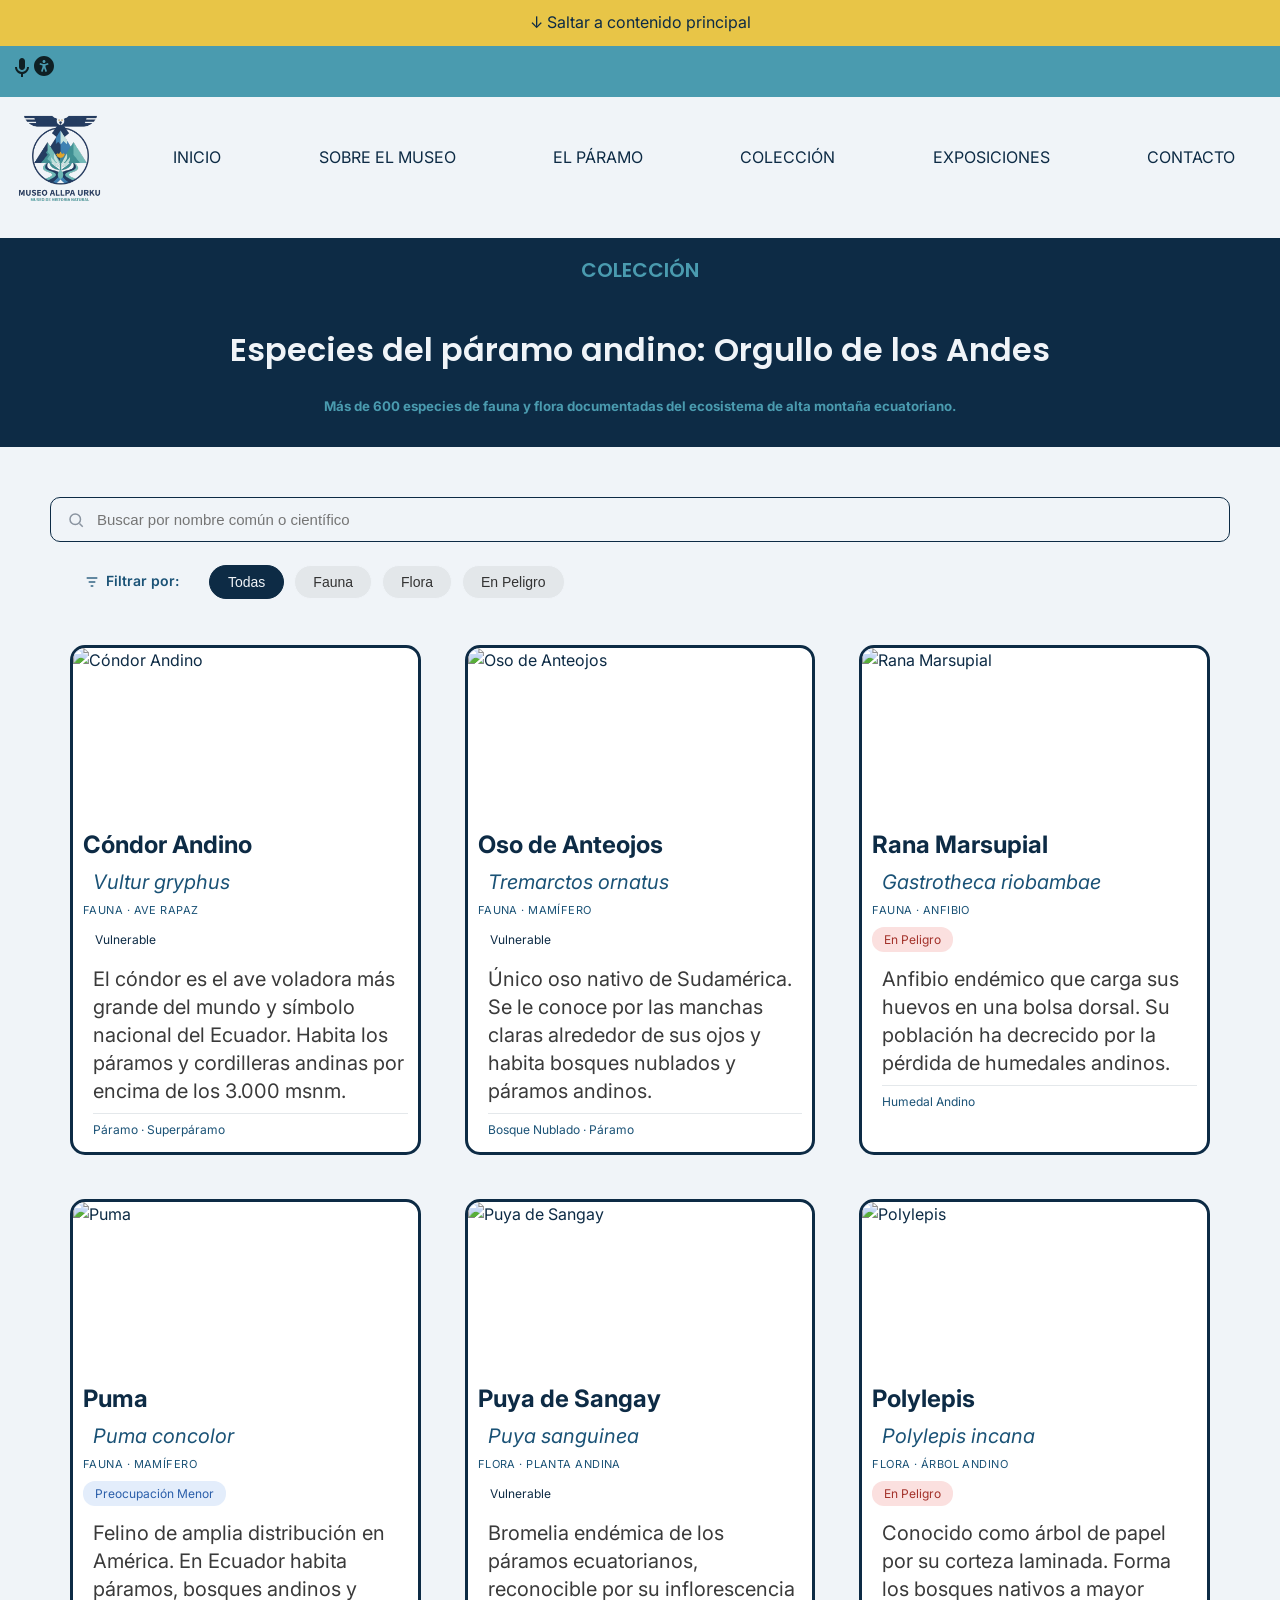
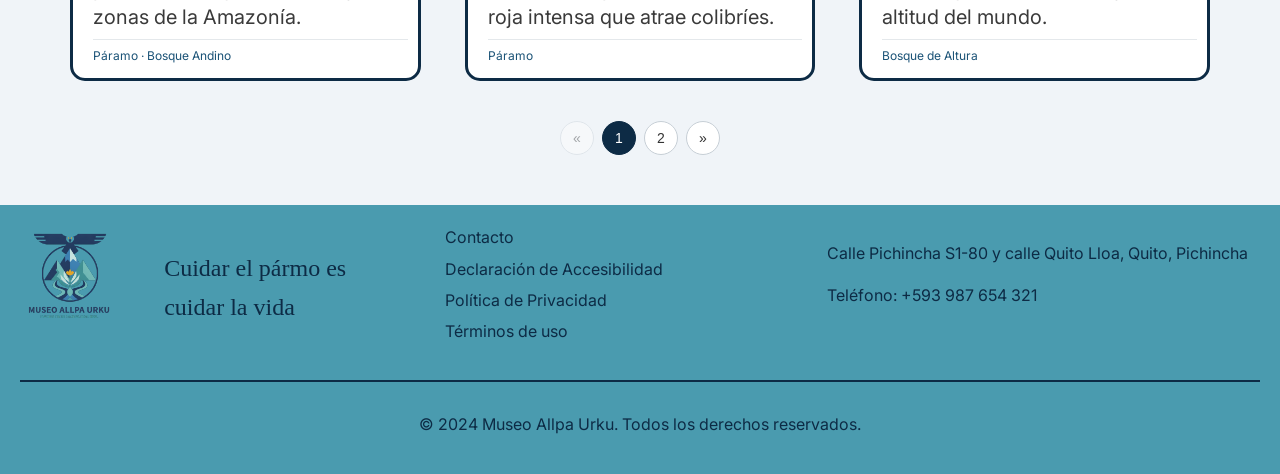
==== colecciones.html @ e0e75210 "Pagian coleccion completa" ====
<!DOCTYPE html>
<html lang="es">

<head>
    <meta charset="UTF-8">
    <meta name="viewport" content="width=device-width, initial-scale=1.0">
    <title>Colecciones | Museo Allpa Urku</title>

    <link rel="preconnect" href="https://fonts.googleapis.com">
    <link rel="preconnect" href="https://fonts.gstatic.com" crossorigin>
    <link href="https://fonts.googleapis.com/css2?family=Inter:wght@400;600&family=Poppins:wght@600;700&display=swap"
        rel="stylesheet">

    <link rel="stylesheet" href="css/estilos.css">
</head>

<body>
    <header>
        <section class="skip-link">
            <a href="#main"> ↓ Saltar a contenido principal</a>
        </section>
        <section class="header-icons">
            <a href=""><img src="/recursos/icons/microphone.svg" alt="Icono de microfono"></a>
            <a href=""><img src="/recursos/icons/icon_accesibilidad.svg" alt="Icono de accesibilidad"></a>
            <!-- Aquí especificar idioma -->
        </section>

    </header>

    <nav class="nav-menu">
        <img src="/recursos/logo-museo.svg" alt="Logo del Museo Allpa Urku" class="logo">
        <a href="index.html">Inicio</a>
        <a href="nosotros.html">Sobre el museo</a>
        <a href="paramo.html">El Páramo</a>
        <a href="colecciones.html">Colección</a>
        <a href="exposiciones.html">Exposiciones</a>
        <a href="contacto.html">Contacto</a>
    </nav>


    <main>
        <section class="contenedor-inicial">
            <h4>COLECCIÓN</h4>
            <h2>Especies del páramo andino:
                Orgullo de los Andes</h2>
            <h5>Más de 600 especies de fauna y flora documentadas del ecosistema de alta montaña ecuatoriano.</h5>

        </section>

        <section class="contenedor-coleccion">

            <section class="buscador">
                <svg width="18" height="18" viewBox="0 0 24 24" fill="none" stroke="currentColor" stroke-width="2">
                    <circle cx="11" cy="11" r="7"></circle>
                    <line x1="21" y1="21" x2="16.65" y2="16.65"></line>
                </svg>
                <input id="campoBusqueda" type="text" placeholder="Buscar por nombre común o científico">
            </section>

            <section class="filtros">
                <span class="etiqueta">
                    <svg width="16" height="16" viewBox="0 0 24 24" fill="none" stroke="currentColor" stroke-width="2">
                        <line x1="4" y1="6" x2="20" y2="6"></line>
                        <line x1="7" y1="12" x2="17" y2="12"></line>
                        <line x1="10" y1="18" x2="14" y2="18"></line>
                    </svg>
                    Filtrar por:
                </span>
                <button class="filtro-btn activo" data-filtro="todas">Todas</button>
                <button class="filtro-btn" data-filtro="fauna">Fauna</button>
                <button class="filtro-btn" data-filtro="flora">Flora</button>
                <button class="filtro-btn" data-filtro="peligro">En Peligro</button>
            </section>

            <section class="coleccion-cards" id="contenedorCards"></section>

            <section class="paginacion" id="contenedorPaginacion"></section>

        </section>
    </main>



    <footer class="footer">

        <section class="footer-cont">
            <img src="/recursos/logo-museo.svg" alt="Logo del Museo Allpa Urku" class="logo-footer">
            <p class="eslogan">Cuidar el pármo es cuidar la vida</p>

            <section class="footer-links">
                <a href="contacto.html">Contacto</a>
                <a href="####">Declaración de Accesibilidad</a>
                <a href="####">Política de Privacidad</a>
                <a href="####">Términos de uso</a>
            </section>
            <section class="footer-direccion">
                <p>

                    Calle Pichincha S1-80 y calle Quito Lloa, Quito, Pichincha
                </p>
                <p>
                    Teléfono: +593 987 654 321
                </p>

            </section>
        </section>
        <hr>
        <p>© 2024 Museo Allpa Urku. Todos los derechos reservados.</p>
    </footer>

    <script>
        // ---- Datos de especies (JSON) ----
        const especies = [
            {
                nombreComun: "Cóndor Andino",
                nombreCientifico: "Vultur gryphus",
                grupo: "fauna",
                categoria: "FAUNA · AVE RAPAZ",
                estado: "Vulnerable",
                claseEstado: "vulnerable",
                descripcion: "El cóndor es el ave voladora más grande del mundo y símbolo nacional del Ecuador. Habita los páramos y cordilleras andinas por encima de los 3.000 msnm.",
                habitat: "Páramo · Superpáramo",
                imagen: "https://images.unsplash.com/photo-1590247813693-5541d1c609fd?w=500&q=80"
            },
            {
                nombreComun: "Oso de Anteojos",
                nombreCientifico: "Tremarctos ornatus",
                grupo: "fauna",
                categoria: "FAUNA · MAMÍFERO",
                estado: "Vulnerable",
                claseEstado: "vulnerable",
                descripcion: "Único oso nativo de Sudamérica. Se le conoce por las manchas claras alrededor de sus ojos y habita bosques nublados y páramos andinos.",
                habitat: "Bosque Nublado · Páramo",
                imagen: "https://images.unsplash.com/photo-1530595467537-0b5996c41f2d?w=500&q=80"
            },
            {
                nombreComun: "Rana Marsupial",
                nombreCientifico: "Gastrotheca riobambae",
                grupo: "fauna",
                categoria: "FAUNA · ANFIBIO",
                estado: "En Peligro",
                claseEstado: "en-peligro",
                descripcion: "Anfibio endémico que carga sus huevos en una bolsa dorsal. Su población ha decrecido por la pérdida de humedales andinos.",
                habitat: "Humedal Andino",
                imagen: "https://images.unsplash.com/photo-1583212292454-1fe6229603b7?w=500&q=80"
            },
            {
                nombreComun: "Puma",
                nombreCientifico: "Puma concolor",
                grupo: "fauna",
                categoria: "FAUNA · MAMÍFERO",
                estado: "Preocupación Menor",
                claseEstado: "preocupacion-menor",
                descripcion: "Felino de amplia distribución en América. En Ecuador habita páramos, bosques andinos y zonas de la Amazonía.",
                habitat: "Páramo · Bosque Andino",
                imagen: "https://images.unsplash.com/photo-1615497001839-b0a0eac3274c?w=500&q=80"
            },
            {
                nombreComun: "Puya de Sangay",
                nombreCientifico: "Puya sanguinea",
                grupo: "flora",
                categoria: "FLORA · PLANTA ANDINA",
                estado: "Vulnerable",
                claseEstado: "vulnerable",
                descripcion: "Bromelia endémica de los páramos ecuatorianos, reconocible por su inflorescencia roja intensa que atrae colibríes.",
                habitat: "Páramo",
                imagen: "https://images.unsplash.com/photo-1509937528035-ad76254b0356?w=500&q=80"
            },
            {
                nombreComun: "Polylepis",
                nombreCientifico: "Polylepis incana",
                grupo: "flora",
                categoria: "FLORA · ÁRBOL ANDINO",
                estado: "En Peligro",
                claseEstado: "en-peligro",
                descripcion: "Conocido como árbol de papel por su corteza laminada. Forma los bosques nativos a mayor altitud del mundo.",
                habitat: "Bosque de Altura",
                imagen: "https://images.unsplash.com/photo-1441974231531-c6227db76b6e?w=500&q=80"
            },
            {
                nombreComun: "Colibrí Estrella Ecuatoriana",
                nombreCientifico: "Oreotrochilus chimborazo",
                grupo: "fauna",
                categoria: "FAUNA · AVE",
                estado: "Preocupación Menor",
                claseEstado: "preocupacion-menor",
                descripcion: "Colibrí adaptado a las alturas del Chimborazo, capaz de entrar en torpor nocturno para sobrevivir al frío extremo.",
                habitat: "Páramo Alto",
                imagen: "https://images.unsplash.com/photo-1591608971358-f069e14c50e4?w=500&q=80"
            },
            {
                nombreComun: "Frailejón",
                nombreCientifico: "Espeletia pycnophylla",
                grupo: "flora",
                categoria: "FLORA · PLANTA ANDINA",
                estado: "Vulnerable",
                claseEstado: "vulnerable",
                descripcion: "Planta característica del páramo, con hojas pubescentes que retienen la humedad del ambiente para regular el agua de la cuenca.",
                habitat: "Páramo",
                imagen: "https://images.unsplash.com/photo-1502082553048-f009c37129b9?w=500&q=80"
            },
            {
                nombreComun: "Tapir Andino",
                nombreCientifico: "Tapirus pinchaque",
                grupo: "fauna",
                categoria: "FAUNA · MAMÍFERO",
                estado: "En Peligro",
                claseEstado: "en-peligro",
                descripcion: "También llamado danta de montaña, es el mamífero terrestre más grande de los Andes y disperja semillas clave del bosque.",
                habitat: "Bosque Nublado · Páramo",
                imagen: "https://images.unsplash.com/photo-1547721064-da6cfb341d50?w=500&q=80"
            }
        ];

        // ---- Estado de la aplicación ----
        let filtroActivo = "todas";
        let textoBusqueda = "";
        let paginaActual = 1;
        const porPagina = 6;

        const contenedorCards = document.getElementById('contenedorCards');
        const contenedorPaginacion = document.getElementById('contenedorPaginacion');
        const campoBusqueda = document.getElementById('campoBusqueda');
        const botonesFiltro = document.querySelectorAll('.filtro-btn');

        function normalizar(texto) {
            return texto.toLowerCase().normalize('NFD').replace(/[\u0300-\u036f]/g, '');
        }

        function obtenerEspeciesFiltradas() {
            return especies.filter(especie => {
                const coincideFiltro =
                    filtroActivo === 'todas' ? true :
                        filtroActivo === 'peligro' ? especie.claseEstado === 'en-peligro' :
                            especie.grupo === filtroActivo;

                const coincideBusqueda = textoBusqueda === '' ||
                    normalizar(especie.nombreComun).includes(textoBusqueda) ||
                    normalizar(especie.nombreCientifico).includes(textoBusqueda);

                return coincideFiltro && coincideBusqueda;
            });
        }

        function crearCard(especie) {
            const div = document.createElement('div');
            div.className = 'card-especie';
            div.innerHTML = `
      <img src="${especie.imagen}" alt="${especie.nombreComun}">
      <div class="contenido">
        <h5>${especie.nombreComun}</h5>
        <p class="cientifico">${especie.nombreCientifico}</p>
        <p class="categoria">${especie.categoria}</p>
        <span class="badge-estado ${especie.claseEstado}">${especie.estado}</span>
        <p class="descripcion">${especie.descripcion}</p>
        <p class="habitat">${especie.habitat}</p>
      </div>
    `;
            return div;
        }

        function renderizar() {
            const filtradas = obtenerEspeciesFiltradas();
            const totalPaginas = Math.max(1, Math.ceil(filtradas.length / porPagina));
            if (paginaActual > totalPaginas) paginaActual = totalPaginas;

            contenedorCards.innerHTML = '';

            if (filtradas.length === 0) {
                contenedorCards.innerHTML = '<div class="sin-resultados">No se encontraron especies que coincidan con tu búsqueda.</div>';
                contenedorPaginacion.innerHTML = '';
                return;
            }

            const inicio = (paginaActual - 1) * porPagina;
            const especiesPagina = filtradas.slice(inicio, inicio + porPagina);
            especiesPagina.forEach(especie => contenedorCards.appendChild(crearCard(especie)));

            renderizarPaginacion(totalPaginas);
        }

        function renderizarPaginacion(totalPaginas) {
            contenedorPaginacion.innerHTML = '';

            const btnAnterior = document.createElement('button');
            btnAnterior.className = 'pagina-btn';
            btnAnterior.innerHTML = '«';
            btnAnterior.disabled = paginaActual === 1;
            btnAnterior.addEventListener('click', () => { paginaActual--; renderizar(); });
            contenedorPaginacion.appendChild(btnAnterior);

            for (let i = 1; i <= totalPaginas; i++) {
                const btn = document.createElement('button');
                btn.className = 'pagina-btn' + (i === paginaActual ? ' activo' : '');
                btn.textContent = i;
                btn.addEventListener('click', () => { paginaActual = i; renderizar(); });
                contenedorPaginacion.appendChild(btn);
            }

            const btnSiguiente = document.createElement('button');
            btnSiguiente.className = 'pagina-btn';
            btnSiguiente.innerHTML = '»';
            btnSiguiente.disabled = paginaActual === totalPaginas;
            btnSiguiente.addEventListener('click', () => { paginaActual++; renderizar(); });
            contenedorPaginacion.appendChild(btnSiguiente);
        }

        // ---- Eventos ----
        campoBusqueda.addEventListener('input', (e) => {
            textoBusqueda = normalizar(e.target.value.trim());
            paginaActual = 1;
            renderizar();
        });

        botonesFiltro.forEach(boton => {
            boton.addEventListener('click', () => {
                botonesFiltro.forEach(b => b.classList.remove('activo'));
                boton.classList.add('activo');
                filtroActivo = boton.dataset.filtro;
                paginaActual = 1;
                renderizar();
            });
        });

        // ---- Render inicial ----
        renderizar();
    </script>
</body>
---- css/estilos.css ----
:root {

    /* ======= CAPA 1. Paleta de colores cruda =======
        No usar directamente, solo para referencia      */
    --azul-marino   : #0D2B45;
    --azul-medio    : #1A5276;
    --azul-glaciar  : #4A9BAF;
    --celeste-claro : #93C6D2;
    --dorado        : #E8C547;
    --blanco-niebla : #F0F4F8;
    --gris-claro    : #E5E5E5;

    /* ======= CAPA 2. Paleta de colores procesada =======
                Usar directamente en el diseño              
    ====================================================== */

    /* --- Fondos --- */
    --fondo-principal   : var(--blanco-niebla);  /* fondo del sitio */
    --fondo-oscuro      : var(--azul-marino);     /* secciones/footer oscuros */
    --fondo-seccion     : var(--azul-medio);      /* bloques destacados */
    --fondo-acento      : var(--azul-glaciar);    /* tarjetas, banners decorativos */
    --fondo-gris        : var(--gris-claro);      /* fondo para elementos secundarios */

    /* --- Texto ---
    Combinaciones verificadas (contraste AA, ≥4.5:1):
        texto-principal sobre fondo-principal  = 13.1:1  OK
        texto-suave     sobre fondo-principal  =  7.6:1  OK
        texto-claro     sobre fondo-oscuro     = 13.1:1  OK
        texto-destacado (dorado) sobre fondo-oscuro = 8.6:1 OK
    NUNCA: dorado o glaciar como texto sobre fondo claro (ilegible) */
    --texto-principal   : var(--azul-marino);     /* cuerpo sobre fondo claro */
    --texto-suave       : var(--azul-medio);      /* texto secundario sobre claro */
    --texto-claro       : var(--blanco-niebla);   /* texto sobre fondo oscuro */
    --texto-destacado   : var(--dorado);          /* SOLO sobre fondo oscuro */

    /* --- Acentos y detalles (NO para texto pequeño) --- */
    --acento            : var(--azul-glaciar);    /* bordes, íconos, líneas */
    --acento-fuerte     : var(--dorado);          /* llamados de atención */
    --foco              : var(--dorado);           /* outline de foco visible */

    /* ============================================
       TIPOGRAFÍA
       ============================================ */
    --fuente-titulos : 'Poppins', system-ui, sans-serif;
    --fuente-cuerpo  : 'Inter', system-ui, sans-serif;

    /* Escala (en rem para que aguante el zoom 200% — criterio 1.4.4 y 1.4.10) */
    --tam-h1   : 2.5rem;    /* 40px */
    --tam-h2   : 2rem;      /* 32px */
    --tam-h3   : 1.5rem;    /* 24px */
    --tam-h4   : 1.25rem;   /* 20px */
    --tam-base : 1rem;      /* 16px — mínimo para cuerpo */
    --tam-small: 0.875rem;  /* 14px — mínimo absoluto */

    --peso-normal : 400;
    --peso-medio  : 600;
    --peso-fuerte : 700;

    /* Interlineado (cuerpo ≥1.5 — criterio 1.4.12 Text Spacing) */
    --interlineado-titulos : 1.25;
    --interlineado-cuerpo  : 1.6;
}

/* ============================================
   REGLAS BASE — aplicadas a los elementos
   ============================================ */

body {
    background-color: var(--fondo-principal);
    color: var(--texto-principal);
    font-family: var(--fuente-cuerpo);
    font-size: var(--tam-base);
    line-height: var(--interlineado-cuerpo);
    margin: 0;
}

h1, h2, h3, h4 {
    font-family: var(--fuente-titulos);
    line-height: var(--interlineado-titulos);
    color: var(--texto-principal);
}

h1 { font-size: var(--tam-h1); font-weight: var(--peso-fuerte); }
h2 { font-size: var(--tam-h2); font-weight: var(--peso-medio); }
h3 { font-size: var(--tam-h3); font-weight: var(--peso-medio); color: var(--texto-suave); }
h4 { font-size: var(--tam-h4); font-weight: var(--peso-medio); color: var(--texto-suave); }

small, .texto-secundario {
    font-size: var(--tam-small);
    color: var(--texto-suave);
}

/* Foco visible — criterio 2.4.7 (AA). NO quitar el outline. */
:focus-visible {
    outline: 5px solid #39FF14;
    outline-offset: 2px;
}

/* Respeto a preferencia de reducir movimiento — req. 6.5 */
@media (prefers-reduced-motion: reduce) {
    *, *::before, *::after {
        animation-duration: 0.01ms !important;
        animation-iteration-count: 1 !important;
        transition-duration: 0.01ms !important;
    }
}


/* Skip Link - Header--------------------------------------------------------*/
.skip-link {
    display: flex;
    justify-content: center;
    align-items: center;
    background-color: var(--dorado);
    color: var(--azul-marino);
    text-decoration: none;
    padding: 10px;
    width: 100%;
    box-sizing: border-box;
}

.skip-link a{
    color: var(--azul-marino);
    text-decoration: none;
}

/* header - icons --------------------------------------------------------*/
.header-icons {
    display: flex;
    background-color: var(--azul-glaciar);
    padding: 10px;

}



/*Barra de navegación--------------------------------------------------------*/
.nav-menu{
    display: flex;
    justify-content: space-between;
    padding: 10px;
    align-items: center;
    margin: 0;
}

.nav-menu a{
    padding: 35px;
    color: var(--texto-principal);
    text-decoration: none;
    text-transform: uppercase;
}

.nav-menu img{
    width: 8%;
    height: 8%;
}

.nav-menu a:hover{
    background-color: var(--dorado);
}


/*MAIN------------------------------------------------------------------------*/
/* Contenedor inicial--------------------------------------------------------*/
.contenedor-inicial{
    background: var(--azul-marino);
}

.contenedor-inicial h4{
    text-align: center;
    color: var(--azul-glaciar);
    padding: 20px;
    margin: 20px;
    border: var(--azul-glaciar);
}

.contenedor-inicial h2{
    color: var(--blanco-niebla);
    text-align: center;
}

.contenedor-inicial h5{
    color: var(--azul-glaciar);
    text-align: center;
    padding-bottom: 30px;
}


.tarjetas-inicio{
    display: grid;
    grid-template-columns: 1fr 1fr;
     justify-items: center;
    align-items: center;
}

.tarjetas-inicio a{
    text-decoration: none;
    border: solid 1px var(--blanco-niebla);
    color: var(--blanco-niebla);
    text-align: center;
    
    margin:0 30px 30px 30px;
    border-radius: 20px;
    padding: 10px;
    width: 200px;
    align-items: center;
}

.tarjetas-inicio a:hover{
    background: var(--dorado);
    color: var(--azul-marino);
}

/* Coleccion-------------------------------------------------------------------*/


.contenedor-coleccion{
    margin-top: 50px;
    margin-left: 50px;

}

.coleccion-cards{
    display: grid;
    grid-template-columns: 1fr 1fr 1fr;
}

.card-especie{
    border: solid 3px var(--azul-marino);
    border-radius: 15px;
    margin: 20px;
}

.card-especie img{
    width: 100%;
    border: solid 0 0 0 2px var(--azul-marino);
    
}


.card-especie h5{
    font-size: var(--tam-h3);
    margin-top: 5px;
    margin-left: 10px;
    margin-bottom: 0;
}

.card-especie p{
    font-size: var(--tam-h4);
    margin-top: 5px;
    margin-left: 10px;
    margin-bottom: 3px;
}



/* Agenda --------------------------------------------------------------------*/

.contenedor-agenda{
    background-color: var(--fondo-gris  );
    padding: 50px;
}

.agenda-header {
    max-width: 840px;
    margin-bottom: 30px;
}

.agenda-intro {
    color: var(--texto-suave);
    max-width: 720px;
    margin: 10px 0 0;
}

.agenda-grid {
    display: grid;
    grid-template-columns: 1fr;
    gap: 24px;
    align-items: start;
}

.calendario-mes {
    display: flex;
    justify-content: space-between;
    align-items: baseline;
    margin-bottom: 18px;
    gap: 10px;
}


.agenda-lista {
    display: grid;
    gap: 20px;
}

.agenda-evento {
    display: grid;
    grid-template-columns: 92px 1fr;
    gap: 20px;
    padding: 24px;
    border: 1px solid rgba(26, 82, 118, 0.18);
    border-radius: 24px;
    background-color: var(--fondo-principal);
    box-shadow: 0 12px 24px rgba(13, 43, 69, 0.06);
    border: 1px solid var(--azul-marino);
    border-radius: 24px;
}

.fecha-evento {
    display: flex;
    justify-content: center;
    align-items: center;
    background-color: var(--azul-medio);
    border-radius: 20px;
    padding: 14px;
    min-width: 92px;
    min-height: 92px;
}

.fecha-evento time {
    display: grid;
    gap: 6px;
    text-align: center;
    color: var(--texto-claro);
}

.fecha-evento strong {
    display: block;
    font-size: 2rem;
    line-height: 1;
}

.fecha-evento span {
    display: block;
    font-size: 0.95rem;
    letter-spacing: 0.2em;
}

.fecha-infinita {
    background-color: var(--azul-marino);
}

.evento-contenido h3 {
    margin-left: 20px;
    font-size: var(--tam-h3);
}

.evento-contenido p {
    margin-left: 20px;
    color: var(--texto-suave);
    line-height: 1.7;
}

.etiqueta {
    margin-left: 20px;
    display: inline-flex;
    align-items: center;
    padding: 10px 14px;
    border-radius: 999px;
    font-size: 0.85rem;
    font-weight: var(--peso-medio);
}

.etiqueta-temporal {
    border: solid 1px var(--azul-marino);
    color: var(--azul-marino);
}

.etiqueta-permanente {
    border: solid 1px var(--dorado);
    color: var(--dorado);
}

/* Visitas--------------------------------------------------------------------*/
.contenedor-visitas{
    background-color: var(--fondo-oscuro);
    padding: 50px;
}

.contenedor-visitas h3{
    color: var(--texto-claro);
    text-align: center;
}

.contenedor-visitas h5{
    color: var(--acento);
    text-align: center;
}

.contenedor-visitas a{
    display: block;
    width: fit-content;
    margin: 20px auto;

    background-color: var(--fondo-principal);
    padding: 10px 20px;
    text-decoration: none;
    color: var(--texto-ocuro);
    border-radius: 20px;
    border: solid 1px var(--azul-marino);
}

.contenedor-visitas a{
    display: block;
    width: fit-content;
    margin: 20px auto;

    background-color: var(--fondo-principal);
    padding: 10px 20px;
    text-decoration: none;
    color: var(--texto-ocuro);
    border-radius: 20px;
    border: solid 1px var(--azul-marino);
}

.contenedor-visitas a:hover{
    background-color: var(--dorado);
    color: var(--azul-marino);
}

/* footer --------------------------------------------------------------------*/

.footer {
    background-color: var(--fondo-acento);
    color: var(--texto-principal);
    text-align: center;
    padding: 20px;
    line-height: var(--interlineado-cuerpo);
}
.footer hr{
    background: var(--azul-marino);
    border:solid 0.5px var(--azul-marino);
    margin-top: 30px;
    margin-bottom: 30px;
}

.footer-cont{
    display: grid;
    grid-template-columns: 0.5fr 0.8fr 1.5fr 1.5fr;
}

.footer img{
    width: 100px;
    height: 100px;
    margin: 0;
}

.eslogan{
    color: var(--texto-principal);
    font-family:"Italianno";
    font-size: var(--tam-h3);
    text-align: left;
    
}

footer a{

    text-decoration: none;
    color: var(--azul-marino);
}

.footer-links{
    display: grid;
    grid-template-rows: auto;
    text-align: left;
    margin-left: 50px;
}

.footer-direccion{
    display: inline;
    text-align: left;
}

/* Responsive ----------------------------------------------------------------*/

@media (max-width: 1120px) {
    .nav-menu {
        flex-wrap: wrap;
        gap: 12px;
        justify-content: center;
    }

    .nav-menu a {
        padding: 12px 18px;
        font-size: 0.95rem;
    }

    .coleccion-cards {
        grid-template-columns: repeat(2, minmax(0, 1fr));
    }

    .footer-cont {
        grid-template-columns: 1fr 1fr;
        gap: 24px;
    }
}

@media (max-width: 860px) {
    .contenedor-inicial,
    .contenedor-coleccion,
    .contenedor-agenda,
    .contenedor-visitas,
    .footer {
        padding-left: 20px;
        padding-right: 20px;
    }

    .tarjetas-inicio {
        grid-template-columns: 1fr;
    }

    .tarjetas-inicio a {
        width: 100%;
        margin: 12px 0;
    }

    .coleccion-cards {
        grid-template-columns: 1fr;
    }

    .card-especie {
        margin: 12px 0;
    }

    .agenda-grid {
        grid-template-columns: 1fr;
    }

    .agenda-evento {
        grid-template-columns: 1fr;
    }

    .evento-contenido h3,
    .evento-contenido p,
    .etiqueta {
        margin-left: 0;
    }

    .fecha-evento {
        min-width: auto;
    }

    .contenedor-visitas {
        padding: 30px 20px;
    }

    .footer-cont {
        display: grid;
        grid-template-columns: 1fr;
        text-align: center;
    }

    .footer-links,
    .footer-direccion {
        margin-left: 0;
        text-align: center;
    }
}

@media (max-width: 600px) {
    .nav-menu {
        padding: 10px 12px;
    }

    .nav-menu img {
        width: 40px;
        height: auto;
    }

    .nav-menu a {
        padding: 10px 12px;
        font-size: 0.85rem;
    }

    .contenedor-inicial h2 {
        font-size: 1.6rem;
    }

    .contenedor-inicial h5,
    .agenda-intro,
    .evento-contenido p,
    .contenedor-visitas h5 {
        font-size: 0.95rem;
    }

    .agenda-evento {
        padding: 18px;
        gap: 16px;
    }

    .agenda-grid {
        gap: 16px;
    }

    .calendario-mes {
        flex-direction: column;
        align-items: flex-start;
    }

    .calendario-semana,
    .calendario-dias {
        gap: 6px;
    }

    .dia {
        min-height: 34px;
    }
}


/* SOBRE NOSOTROS --------------------------------------------------------------------*/
/*mision y vision*/

.contenedor-vision{
    margin-top: 50px;
    margin-left: 50px;
}

.card-vision{
    display: grid;
    grid-template-columns: 1fr 1fr;
    margin: 20px auto;
    justify-items: center;
    align-items: center;

    gap: 30px;
}

.card-vision p{
    max-width: 500px;
    text-align: justify;   
}

.card-vision video{
    display: block;
}

/* Numeros --------------------------------------------------------------------*/
.contenedor-numeros{
    padding: 50px;
    background-color: var(--fondo-gris);
}

.contenedor-card-numeros{
    display: grid;
    grid-template-columns: 1fr 1fr 1fr 1fr;
    justify-items: center;
    align-items: center;
}

.card-numero{
    background-color: var(--fondo-principal);
    border: solid 1px var(--azul-marino);
    border-radius: 20px;
    text-align: center;
    margin: 20px;
    height: 150px;
    padding: 10px;
}

/* Línea de tiempo ----------------------------------------------------------*/

.contenedor-historia{
    padding: 50px;
    background-color: var(--fondo-principal);
}


.linea-tiempo{
    position: relative;
    padding: 36px 24px 36px 160px;
    background: transparent;
}

.linea-tiempo::before{
    content: '';
    position: absolute;
    left: 110px;
    top: 24px;
    bottom: 24px;
    width: 3px;
    background: var(--acento);
    opacity: 0.18;
    border-radius: 2px;
}

.linea-tiempo .timeline{
    list-style: none;
    margin: 0;
    padding: 0;
}

.timeline-item{
    position: relative;
    margin-bottom: 36px;
}

.timeline-item::before{
    content: '';
    position: absolute;
    top: 6px;
    width: 18px;
    height: 18px;
    background: var(--azul-medio);
    border-radius: 50%;
    box-shadow: 0 6px 12px rgba(13,43,69,0.12);
    border: 4px solid var(--fondo-principal);
}

.timeline-year{
    position: absolute;
    left: 0;
    width: 96px;
    text-align: right;
    font-weight: var(--peso-fuerte);
    color: var(--azul-medio);
    font-size: 1rem;
}

.timeline-content{
    margin-left: 180px;
}

.timeline-content h3{
    margin: 0 0 8px 0;
    font-size: var(--tam-h4);
    color: var(--azul-marino);
}

.timeline-content p{
    margin: 0 0 6px 0;
    color: var(--texto-suave);
}

.timeline-highlight{
    margin-top: 8px;
    font-weight: var(--peso-fuerte);
    color: var(--azul-marino);
}

/* Responsive: timeline stacks on small screens */
@media (max-width: 860px){
    .linea-tiempo{ padding-left: 20px; }
    .linea-tiempo::before{ left: 20px; }
    .timeline-item::before{ left: 12px; }
    .timeline-year{ position: relative; width: auto; text-align: left; margin-bottom: 6px; color: var(--azul-medio); }
    .timeline-content{ margin-left: 0; padding-left: 36px; }
}


/* Valores contenedor----------------------------------------*/
.contenedor-valores{
    background: var(--fondo-gris);
    padding: 50px;
}

.valores-card{
    display: grid;
    grid-template-columns: 1fr 1fr 1fr 1fr;
    margin: 20px;
    padding: 20px;
}

.valores-card section{
    margin: 20px;
    padding: 20px;
    background: var(--fondo-principal);
    border: solid 1px var(--azul-marino);
    border-radius: 10px;
}

/* Carrusel Aliados----------------------------------------*/

.carrusel-contenedor {
  display: flex;
  align-items: center;
  gap: 16px;
  max-width: 1200px;
  margin: 0 auto;
  padding: 24px 16px;
  background: var(--blanco-niebla);
  border-radius: 12px;
}

.carrusel-viewport {
  overflow: hidden;
  flex: 1;
}

.carrusel-track {
  display: flex;
  list-style: none;
  margin: 0;
  padding: 0;
  transition: transform 0.4s ease;
}

.carrusel-item {
  flex: 0 0 calc(100% / 3); /* muestra 3 items a la vez */
  display: flex;
  align-items: center;
  justify-content: center;
  padding: 0 20px;
}

.carrusel-item img {
  max-width: 100%;
  max-height: 200px;
  object-fit: contain;
}

.carrusel-flecha {
  background: none;
  border: none;
  font-size: 1.4rem;
  color: #5b9bd5;
  cursor: pointer;
  padding: 8px;
  flex-shrink: 0;
}

.carrusel-flecha:hover {
  color: #2b6cb0;
}

/* Responsive: sección Sobre nosotros */
@media (max-width: 1120px) {
    .card-vision {
        grid-template-columns: 1fr;
        gap: 20px;
    }

    .card-vision p {
        max-width: none;
        text-align: left;
    }

    .contenedor-card-numeros,
    .valores-card {
        grid-template-columns: 1fr 1fr;
    }
}

@media (max-width: 860px) {
    .contenedor-vision,
    .contenedor-numeros,
    .contenedor-historia,
    .contenedor-valores {
        padding: 30px 20px;
        margin-left: 0;
    }

    .contenedor-vision {
        margin-top: 30px;
    }

    .card-vision {
        margin: 0;
    }

    .card-vision video {
        width: 100%;
        height: auto;
    }

    .card-numero {
        margin: 10px 0;
        min-height: 150px;
        height: auto;
    }

    .contenedor-card-numeros,
    .valores-card {
        grid-template-columns: 1fr;
        margin: 0;
        padding: 0;
    }

    .valores-card section {
        margin: 10px 0;
    }

    .carrusel-contenedor {
        flex-wrap: wrap;
        padding: 16px;
    }

    .carrusel-item {
        flex-basis: 50%;
    }
}

@media (max-width: 600px) {
    .contenedor-vision {
        margin-left: 0;
        margin-top: 24px;
    }

    .card-vision {
        gap: 16px;
    }

    .carrusel-item {
        flex-basis: 100%;
    }

    .carrusel-flecha {
        display: none;
    }
}

/* Diseños el paramo ----------------------------------------------*/
.contenedor-caracteristicas{
    padding: 50px;
    background: var(--fondo-gris);
}

.contenedor-zonificaicion{
    background: var(--fondo-principal);
    margin: 50px;
}

.zonificacion-card{
    display: grid;
    grid-template-columns: 1fr 1fr 1fr;
}

.tab-zona{
    margin: 20px;
    text-align: center;
    background: var(--fondo-principal);
    color: var(--azul-marino);
    border-radius: 15px;
    border: solid 1px var(--azul-marino);
    cursor: pointer;
    padding: 5px;
}

.tab-zona.activa{
    background: var(--azul-marino);
    color: var(--blanco-niebla);
}

.tab-zona:hover{
    color: var(--azul-marino);
    background: var(--dorado);
}

/* Panel de detalle */
.zonificacion-detalle{
    margin: 50px;
    padding: 30px;
    border: 1px solid var(--azul-marino);
    border-radius: 15px;
}

.zonificacion-detalle__cabecera{
    display: flex;
    align-items: center;
    gap: 16px;
}

.zonificacion-badge{
    border: 1px solid currentColor;
    border-radius: 20px;
    padding: 4px 14px;
    font-size: 0.8rem;
    white-space: nowrap;
}

.zonificacion-detalle__cuerpo{
    padding: 15px;
    display: grid;
    grid-template-columns: 2fr 1fr;
    gap: 30px;
}


.zonificacion-dato{
    display: flex;
    align-items: baseline;
    gap: 10px;
    margin-bottom: 10px;
}

.zonificacion-dato__valor{
    font-size: 1.8rem;
    font-weight: 700;
}

.zonificacion-descripcion{
    margin-top: 16px;
}

.zonificacion-especies__titulo{

    font-weight: 600;
}

.zonificacion-tags{
    list-style: none;
    display: flex;
    flex-wrap: wrap;
    gap: 8px;
    padding: 0;
}

.zonificacion-tags li{
    border: 1px solid currentColor;
    border-radius: 20px;
    padding: 4px 12px;
    font-size: 0.85rem;
}

@media (max-width: 1120px) {
    .zonificacion-card {
        grid-template-columns: 1fr 1fr;
    }

    .zonificacion-detalle__cuerpo {
        grid-template-columns: 1fr;
        gap: 20px;
    }
}

@media (max-width: 860px) {
    .contenedor-zonificaicion {
        margin: 20px;
    }

    .zonificacion-card {
        grid-template-columns: 1fr;
    }

    .tab-zona {
        margin: 10px 0;
    }

    .zonificacion-detalle {
        margin: 20px 0;
        padding: 20px;
    }

    .zonificacion-detalle__cabecera {
        flex-direction: column;
        align-items: flex-start;
    }
}

@media (max-width: 600px) {
    .zonificacion-detalle {
        padding: 16px;
    }

    .zonificacion-dato {
        flex-direction: column;
        align-items: flex-start;
        gap: 4px;
    }

    .zonificacion-dato__valor {
        font-size: 1.5rem;
    }
}

/*Coleccion ------------------------------------------*/

.contenedor-coleccion{
    margin: 50px;
}

.buscador{
    display:flex;
    align-items:center;
    gap:10px;
    background: var(--fondo-principal);
    border: 1px solid var(--azul-marino);
    border-radius: 10px;
    padding: 12px 16px;
    margin-bottom: 18px;
  }

  .buscador svg{ flex-shrink:0; color:#8a94a0; }
 
  .buscador input{
    border:none;
    outline:none;
    flex:1;
    font-size: 15px;
    background: transparent;
  }

   .filtros{
    display:flex;
    align-items:center;
    gap:10px;
    margin-bottom: 22px;
    flex-wrap: wrap;
  }
 
  .filtros .etiqueta{
    display:flex;
    align-items:center;
    gap:6px;
    color: var(--texto-suave);
    font-size: 14px;
    margin-right: 6px;
  }
 
  .filtro-btn{
    border: 1px solid var(--blanco-niebla);
    background: #e3e7ea;
    color: #333;
    padding: 8px 18px;
    border-radius: 20px;
    font-size: 14px;
    cursor:pointer;
    transition: all .15s ease;
  }
 
  .filtro-btn:hover{ background:#d5dade; }
 
  .filtro-btn.activo{
    background: var(--azul-marino);
    color:var(--blanco-niebla);
    border-color: var(--azul-marino);
  }

  .coleccion-cards{
    display: grid;
    grid-template-columns: 1fr 1fr 1fr;
    gap: 4px;
  }
 
  .card-especie{
    border: solid 3px var(--azul-marino);
    border-radius: 15px;
    margin: 20px;
    background: #fff;
    overflow: hidden;
    display:flex;
    flex-direction:column;
  }
 
  .card-especie img{
    width: 100%;
    height: 170px;
    object-fit: cover;
    display:block;
  }
 
  .card-especie .contenido{
    padding: 0 10px 10px;
  }
 
  .card-especie h5{
    font-size: var(--tam-h3);
    margin-top: 8px;
    margin-left: 0;
    margin-bottom: 0;
  }
 
  .card-especie .cientifico{
    font-size: var(--tam-h4);
    font-style: italic;
    color: var(--texto-suave);
    margin-top: 2px;
    margin-bottom: 4px;
  }
 
  .card-especie .categoria{
    font-size: 11px;
    letter-spacing: .04em;
    color: var(--texto-suave);
    text-transform: uppercase;
    margin: 0 0 6px 0;
  }
 
  .badge-estado{
    display:inline-block;
    font-size: 12px;
    padding: 3px 12px;
    border-radius: 12px;
    background: var(--verde-vulnerable);
    color: var(--verde-vulnerable-texto);
    margin-bottom: 8px;
  }
 
  .badge-estado.en-peligro{
    background:#fbe0df;
    color:#a3312a;
  }
 
  .badge-estado.preocupacion-menor{
    background:#e3edfb;
    color:#2b5faa;
  }
 
  .card-especie p.descripcion{
    font-size: var(--tam-h4);
    margin-top: 5px;
    margin-bottom: 8px;
    color:#3a3a3a;
    line-height:1.4;
  }
 
  .card-especie .habitat{
    font-size: 12px;
    color: var(--texto-suave);
    border-top: 1px solid #e4e8eb;
    padding-top: 6px;
  }
 
   .sin-resultados{
    text-align:center;
    color: var(--texto-suave);
    padding: 60px 20px;
    font-size: 16px;
    grid-column: 1 / -1;
  }
 
  .paginacion{
    display:flex;
    justify-content:center;
    align-items:center;
    gap: 8px;
    margin-top: 20px;
  }
 
  .pagina-btn{
    border: 1px solid #c7cfd6;
    background: #fff;
    color: #333;
    width: 34px;
    height: 34px;
    border-radius: 50%;
    cursor:pointer;
    font-size: 14px;
    display:flex;
    align-items:center;
    justify-content:center;
  }
 
  .pagina-btn.activo{
    background: var(--azul-marino);
    color:#fff;
    border-color: var(--azul-marino);
  }
 
  .pagina-btn:disabled{
    opacity: .4;
    cursor:not-allowed;
  }
 
  @media (max-width: 900px){
    .coleccion-cards{ grid-template-columns: 1fr 1fr; }
  }
  @media (max-width: 600px){
    .coleccion-cards{ grid-template-columns: 1fr; }
  }
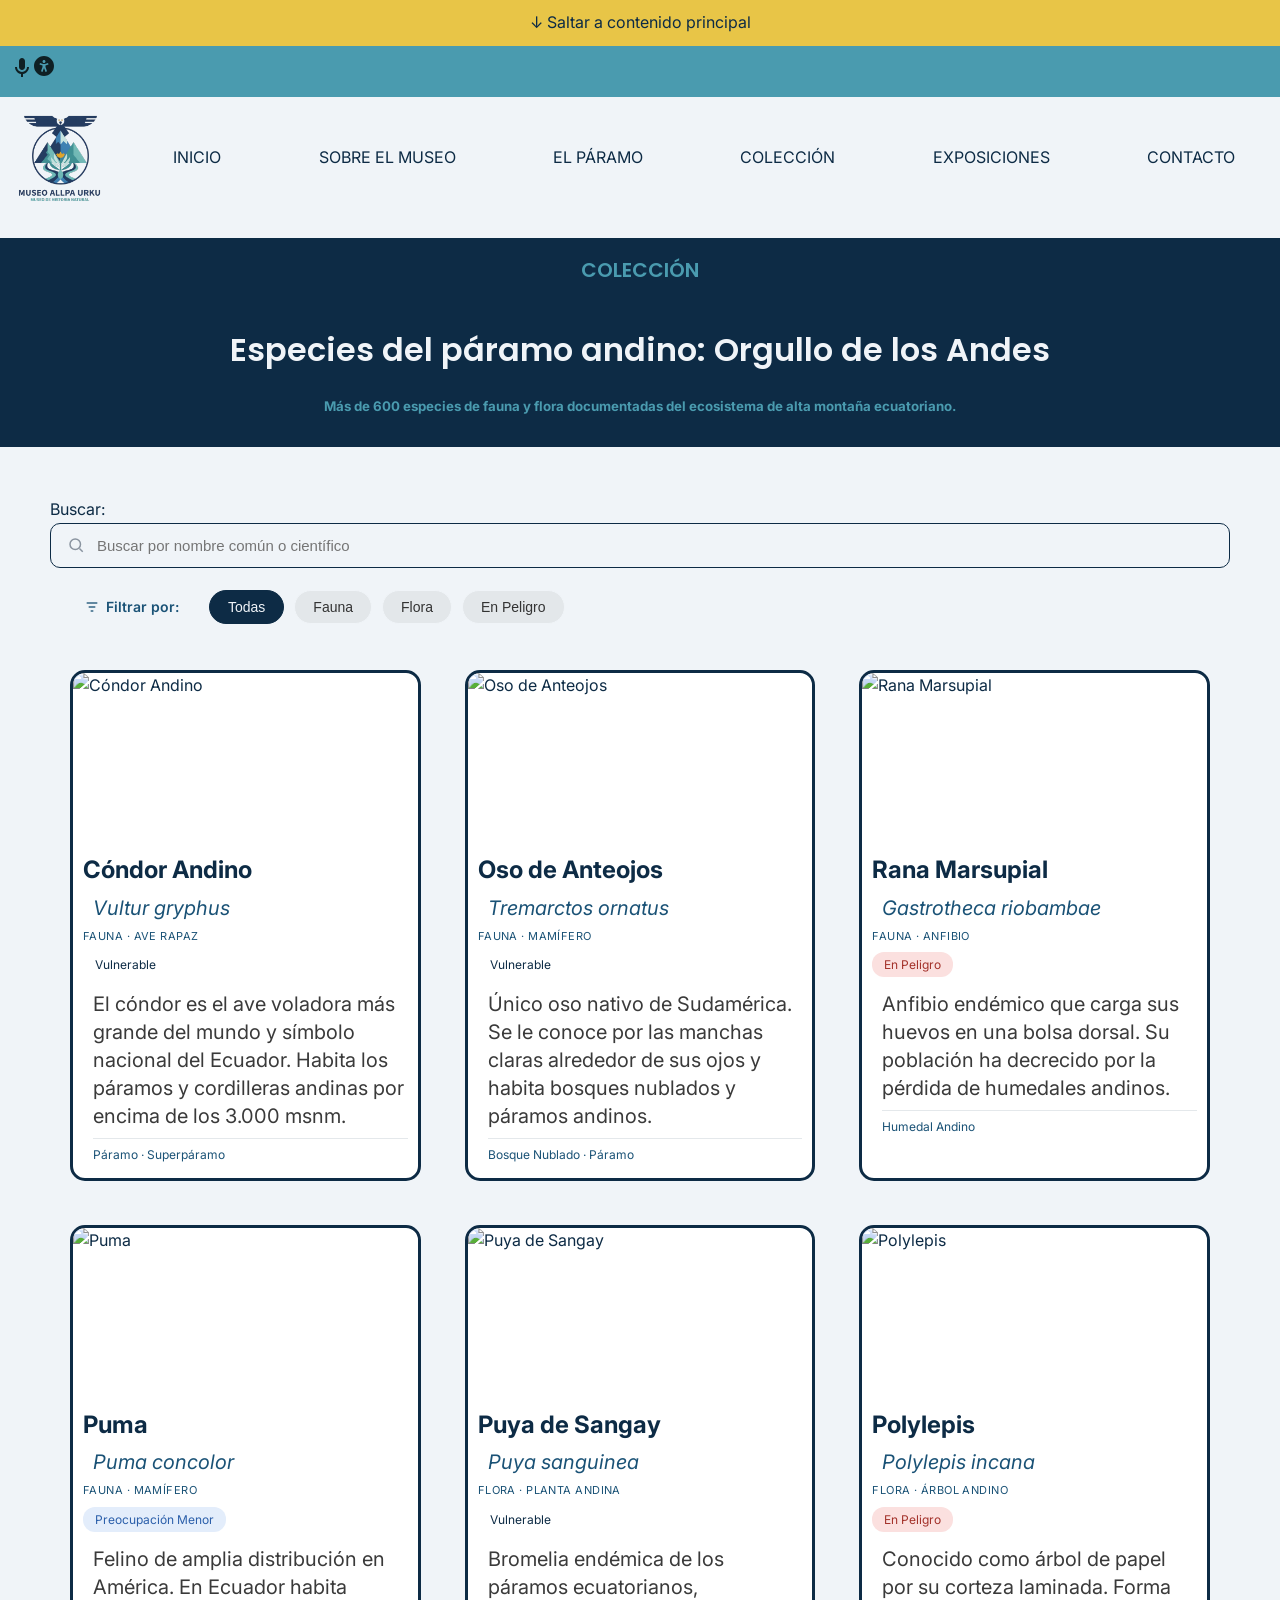
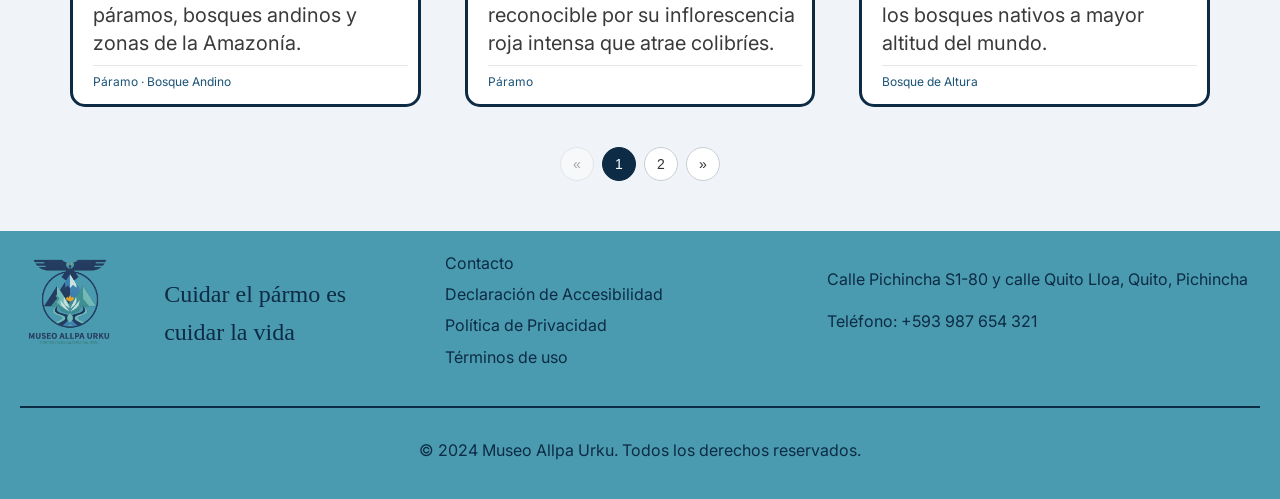
==== commit d5daccea: "Todas las pestañas, sin errores de contraste, falta declaracion" ====
--- a/colecciones.html
+++ b/colecciones.html
@@ -38,7 +38,7 @@
     </nav>
 
 
-    <main>
+    <main id="main">
         <section class="contenedor-inicial">
             <h4>COLECCIÓN</h4>
             <h2>Especies del páramo andino:
@@ -48,8 +48,9 @@
         </section>
 
         <section class="contenedor-coleccion">
-
+            <label for="campoBusqueda">Buscar:</label>
             <section class="buscador">
+
                 <svg width="18" height="18" viewBox="0 0 24 24" fill="none" stroke="currentColor" stroke-width="2">
                     <circle cx="11" cy="11" r="7"></circle>
                     <line x1="21" y1="21" x2="16.65" y2="16.65"></line>
--- a/css/estilos.css
+++ b/css/estilos.css
@@ -2,24 +2,29 @@
 
     /* ======= CAPA 1. Paleta de colores cruda =======
         No usar directamente, solo para referencia      */
-    --azul-marino   : #0D2B45;
-    --azul-medio    : #1A5276;
-    --azul-glaciar  : #4A9BAF;
-    --celeste-claro : #93C6D2;
-    --dorado        : #E8C547;
-    --blanco-niebla : #F0F4F8;
-    --gris-claro    : #E5E5E5;
+    --azul-marino: #0D2B45;
+    --azul-medio: #1A5276;
+    --azul-glaciar: #4A9BAF;
+    --celeste-claro: #93C6D2;
+    --dorado: #E8C547;
+    --blanco-niebla: #F0F4F8;
+    --gris-claro: #E5E5E5;
 
     /* ======= CAPA 2. Paleta de colores procesada =======
                 Usar directamente en el diseño              
     ====================================================== */
 
     /* --- Fondos --- */
-    --fondo-principal   : var(--blanco-niebla);  /* fondo del sitio */
-    --fondo-oscuro      : var(--azul-marino);     /* secciones/footer oscuros */
-    --fondo-seccion     : var(--azul-medio);      /* bloques destacados */
-    --fondo-acento      : var(--azul-glaciar);    /* tarjetas, banners decorativos */
-    --fondo-gris        : var(--gris-claro);      /* fondo para elementos secundarios */
+    --fondo-principal: var(--blanco-niebla);
+    /* fondo del sitio */
+    --fondo-oscuro: var(--azul-marino);
+    /* secciones/footer oscuros */
+    --fondo-seccion: var(--azul-medio);
+    /* bloques destacados */
+    --fondo-acento: var(--azul-glaciar);
+    /* tarjetas, banners decorativos */
+    --fondo-gris: var(--gris-claro);
+    /* fondo para elementos secundarios */
 
     /* --- Texto ---
     Combinaciones verificadas (contraste AA, ≥4.5:1):
@@ -28,37 +33,50 @@
         texto-claro     sobre fondo-oscuro     = 13.1:1  OK
         texto-destacado (dorado) sobre fondo-oscuro = 8.6:1 OK
     NUNCA: dorado o glaciar como texto sobre fondo claro (ilegible) */
-    --texto-principal   : var(--azul-marino);     /* cuerpo sobre fondo claro */
-    --texto-suave       : var(--azul-medio);      /* texto secundario sobre claro */
-    --texto-claro       : var(--blanco-niebla);   /* texto sobre fondo oscuro */
-    --texto-destacado   : var(--dorado);          /* SOLO sobre fondo oscuro */
+    --texto-principal: var(--azul-marino);
+    /* cuerpo sobre fondo claro */
+    --texto-suave: var(--azul-medio);
+    /* texto secundario sobre claro */
+    --texto-claro: var(--blanco-niebla);
+    /* texto sobre fondo oscuro */
+    --texto-destacado: var(--dorado);
+    /* SOLO sobre fondo oscuro */
 
     /* --- Acentos y detalles (NO para texto pequeño) --- */
-    --acento            : var(--azul-glaciar);    /* bordes, íconos, líneas */
-    --acento-fuerte     : var(--dorado);          /* llamados de atención */
-    --foco              : var(--dorado);           /* outline de foco visible */
+    --acento: var(--azul-glaciar);
+    /* bordes, íconos, líneas */
+    --acento-fuerte: var(--dorado);
+    /* llamados de atención */
+    --foco: var(--dorado);
+    /* outline de foco visible */
 
     /* ============================================
        TIPOGRAFÍA
        ============================================ */
-    --fuente-titulos : 'Poppins', system-ui, sans-serif;
-    --fuente-cuerpo  : 'Inter', system-ui, sans-serif;
+    --fuente-titulos: 'Poppins', system-ui, sans-serif;
+    --fuente-cuerpo: 'Inter', system-ui, sans-serif;
 
     /* Escala (en rem para que aguante el zoom 200% — criterio 1.4.4 y 1.4.10) */
-    --tam-h1   : 2.5rem;    /* 40px */
-    --tam-h2   : 2rem;      /* 32px */
-    --tam-h3   : 1.5rem;    /* 24px */
-    --tam-h4   : 1.25rem;   /* 20px */
-    --tam-base : 1rem;      /* 16px — mínimo para cuerpo */
-    --tam-small: 0.875rem;  /* 14px — mínimo absoluto */
-
-    --peso-normal : 400;
-    --peso-medio  : 600;
-    --peso-fuerte : 700;
+    --tam-h1: 2.5rem;
+    /* 40px */
+    --tam-h2: 2rem;
+    /* 32px */
+    --tam-h3: 1.5rem;
+    /* 24px */
+    --tam-h4: 1.25rem;
+    /* 20px */
+    --tam-base: 1rem;
+    /* 16px — mínimo para cuerpo */
+    --tam-small: 0.875rem;
+    /* 14px — mínimo absoluto */
+
+    --peso-normal: 400;
+    --peso-medio: 600;
+    --peso-fuerte: 700;
 
     /* Interlineado (cuerpo ≥1.5 — criterio 1.4.12 Text Spacing) */
-    --interlineado-titulos : 1.25;
-    --interlineado-cuerpo  : 1.6;
+    --interlineado-titulos: 1.25;
+    --interlineado-cuerpo: 1.6;
 }
 
 /* ============================================
@@ -74,18 +92,39 @@
     margin: 0;
 }
 
-h1, h2, h3, h4 {
+h1,
+h2,
+h3,
+h4 {
     font-family: var(--fuente-titulos);
     line-height: var(--interlineado-titulos);
     color: var(--texto-principal);
 }
 
-h1 { font-size: var(--tam-h1); font-weight: var(--peso-fuerte); }
-h2 { font-size: var(--tam-h2); font-weight: var(--peso-medio); }
-h3 { font-size: var(--tam-h3); font-weight: var(--peso-medio); color: var(--texto-suave); }
-h4 { font-size: var(--tam-h4); font-weight: var(--peso-medio); color: var(--texto-suave); }
-
-small, .texto-secundario {
+h1 {
+    font-size: var(--tam-h1);
+    font-weight: var(--peso-fuerte);
+}
+
+h2 {
+    font-size: var(--tam-h2);
+    font-weight: var(--peso-medio);
+}
+
+h3 {
+    font-size: var(--tam-h3);
+    font-weight: var(--peso-medio);
+    color: var(--texto-suave);
+}
+
+h4 {
+    font-size: var(--tam-h4);
+    font-weight: var(--peso-medio);
+    color: var(--texto-suave);
+}
+
+small,
+.texto-secundario {
     font-size: var(--tam-small);
     color: var(--texto-suave);
 }
@@ -98,7 +137,10 @@
 
 /* Respeto a preferencia de reducir movimiento — req. 6.5 */
 @media (prefers-reduced-motion: reduce) {
-    *, *::before, *::after {
+
+    *,
+    *::before,
+    *::after {
         animation-duration: 0.01ms !important;
         animation-iteration-count: 1 !important;
         transition-duration: 0.01ms !important;
@@ -119,7 +161,7 @@
     box-sizing: border-box;
 }
 
-.skip-link a{
+.skip-link a {
     color: var(--azul-marino);
     text-decoration: none;
 }
@@ -135,7 +177,7 @@
 
 
 /*Barra de navegación--------------------------------------------------------*/
-.nav-menu{
+.nav-menu {
     display: flex;
     justify-content: space-between;
     padding: 10px;
@@ -143,30 +185,30 @@
     margin: 0;
 }
 
-.nav-menu a{
+.nav-menu a {
     padding: 35px;
     color: var(--texto-principal);
     text-decoration: none;
     text-transform: uppercase;
 }
 
-.nav-menu img{
+.nav-menu img {
     width: 8%;
     height: 8%;
 }
 
-.nav-menu a:hover{
+.nav-menu a:hover {
     background-color: var(--dorado);
 }
 
 
 /*MAIN------------------------------------------------------------------------*/
 /* Contenedor inicial--------------------------------------------------------*/
-.contenedor-inicial{
+.contenedor-inicial {
     background: var(--azul-marino);
 }
 
-.contenedor-inicial h4{
+.contenedor-inicial h4 {
     text-align: center;
     color: var(--azul-glaciar);
     padding: 20px;
@@ -174,39 +216,39 @@
     border: var(--azul-glaciar);
 }
 
-.contenedor-inicial h2{
+.contenedor-inicial h2 {
     color: var(--blanco-niebla);
     text-align: center;
 }
 
-.contenedor-inicial h5{
+.contenedor-inicial h5 {
     color: var(--azul-glaciar);
     text-align: center;
     padding-bottom: 30px;
 }
 
 
-.tarjetas-inicio{
+.tarjetas-inicio {
     display: grid;
     grid-template-columns: 1fr 1fr;
-     justify-items: center;
-    align-items: center;
-}
-
-.tarjetas-inicio a{
+    justify-items: center;
+    align-items: center;
+}
+
+.tarjetas-inicio a {
     text-decoration: none;
     border: solid 1px var(--blanco-niebla);
     color: var(--blanco-niebla);
     text-align: center;
-    
-    margin:0 30px 30px 30px;
+
+    margin: 0 30px 30px 30px;
     border-radius: 20px;
     padding: 10px;
     width: 200px;
     align-items: center;
 }
 
-.tarjetas-inicio a:hover{
+.tarjetas-inicio a:hover {
     background: var(--dorado);
     color: var(--azul-marino);
 }
@@ -214,38 +256,38 @@
 /* Coleccion-------------------------------------------------------------------*/
 
 
-.contenedor-coleccion{
+.contenedor-coleccion {
     margin-top: 50px;
     margin-left: 50px;
 
 }
 
-.coleccion-cards{
+.coleccion-cards {
     display: grid;
     grid-template-columns: 1fr 1fr 1fr;
 }
 
-.card-especie{
+.card-especie {
     border: solid 3px var(--azul-marino);
     border-radius: 15px;
     margin: 20px;
 }
 
-.card-especie img{
+.card-especie img {
     width: 100%;
     border: solid 0 0 0 2px var(--azul-marino);
-    
-}
-
-
-.card-especie h5{
+
+}
+
+
+.card-especie h5 {
     font-size: var(--tam-h3);
     margin-top: 5px;
     margin-left: 10px;
     margin-bottom: 0;
 }
 
-.card-especie p{
+.card-especie p {
     font-size: var(--tam-h4);
     margin-top: 5px;
     margin-left: 10px;
@@ -256,8 +298,8 @@
 
 /* Agenda --------------------------------------------------------------------*/
 
-.contenedor-agenda{
-    background-color: var(--fondo-gris  );
+.contenedor-agenda {
+    background-color: var(--fondo-gris);
     padding: 50px;
 }
 
@@ -367,27 +409,27 @@
 }
 
 .etiqueta-permanente {
-    border: solid 1px var(--dorado);
-    color: var(--dorado);
+    border: solid 1px var(--azul-medio);
+    color: var(--azul-medio);
 }
 
 /* Visitas--------------------------------------------------------------------*/
-.contenedor-visitas{
+.contenedor-visitas {
     background-color: var(--fondo-oscuro);
     padding: 50px;
 }
 
-.contenedor-visitas h3{
+.contenedor-visitas h3 {
     color: var(--texto-claro);
     text-align: center;
 }
 
-.contenedor-visitas h5{
+.contenedor-visitas h5 {
     color: var(--acento);
     text-align: center;
 }
 
-.contenedor-visitas a{
+.contenedor-visitas a {
     display: block;
     width: fit-content;
     margin: 20px auto;
@@ -400,7 +442,7 @@
     border: solid 1px var(--azul-marino);
 }
 
-.contenedor-visitas a{
+.contenedor-visitas a {
     display: block;
     width: fit-content;
     margin: 20px auto;
@@ -413,7 +455,7 @@
     border: solid 1px var(--azul-marino);
 }
 
-.contenedor-visitas a:hover{
+.contenedor-visitas a:hover {
     background-color: var(--dorado);
     color: var(--azul-marino);
 }
@@ -427,46 +469,47 @@
     padding: 20px;
     line-height: var(--interlineado-cuerpo);
 }
-.footer hr{
+
+.footer hr {
     background: var(--azul-marino);
-    border:solid 0.5px var(--azul-marino);
+    border: solid 0.5px var(--azul-marino);
     margin-top: 30px;
     margin-bottom: 30px;
 }
 
-.footer-cont{
+.footer-cont {
     display: grid;
     grid-template-columns: 0.5fr 0.8fr 1.5fr 1.5fr;
 }
 
-.footer img{
+.footer img {
     width: 100px;
     height: 100px;
     margin: 0;
 }
 
-.eslogan{
+.eslogan {
     color: var(--texto-principal);
-    font-family:"Italianno";
+    font-family: "Italianno";
     font-size: var(--tam-h3);
     text-align: left;
-    
-}
-
-footer a{
+
+}
+
+footer a {
 
     text-decoration: none;
     color: var(--azul-marino);
 }
 
-.footer-links{
+.footer-links {
     display: grid;
     grid-template-rows: auto;
     text-align: left;
     margin-left: 50px;
 }
 
-.footer-direccion{
+.footer-direccion {
     display: inline;
     text-align: left;
 }
@@ -496,6 +539,7 @@
 }
 
 @media (max-width: 860px) {
+
     .contenedor-inicial,
     .contenedor-coleccion,
     .contenedor-agenda,
@@ -611,12 +655,12 @@
 /* SOBRE NOSOTROS --------------------------------------------------------------------*/
 /*mision y vision*/
 
-.contenedor-vision{
+.contenedor-vision {
     margin-top: 50px;
     margin-left: 50px;
 }
 
-.card-vision{
+.card-vision {
     display: grid;
     grid-template-columns: 1fr 1fr;
     margin: 20px auto;
@@ -626,29 +670,29 @@
     gap: 30px;
 }
 
-.card-vision p{
+.card-vision p {
     max-width: 500px;
-    text-align: justify;   
-}
-
-.card-vision video{
+    text-align: justify;
+}
+
+.card-vision video {
     display: block;
 }
 
 /* Numeros --------------------------------------------------------------------*/
-.contenedor-numeros{
+.contenedor-numeros {
     padding: 50px;
     background-color: var(--fondo-gris);
 }
 
-.contenedor-card-numeros{
+.contenedor-card-numeros {
     display: grid;
     grid-template-columns: 1fr 1fr 1fr 1fr;
     justify-items: center;
     align-items: center;
 }
 
-.card-numero{
+.card-numero {
     background-color: var(--fondo-principal);
     border: solid 1px var(--azul-marino);
     border-radius: 20px;
@@ -660,19 +704,19 @@
 
 /* Línea de tiempo ----------------------------------------------------------*/
 
-.contenedor-historia{
+.contenedor-historia {
     padding: 50px;
     background-color: var(--fondo-principal);
 }
 
 
-.linea-tiempo{
+.linea-tiempo {
     position: relative;
     padding: 36px 24px 36px 160px;
     background: transparent;
 }
 
-.linea-tiempo::before{
+.linea-tiempo::before {
     content: '';
     position: absolute;
     left: 110px;
@@ -684,18 +728,18 @@
     border-radius: 2px;
 }
 
-.linea-tiempo .timeline{
+.linea-tiempo .timeline {
     list-style: none;
     margin: 0;
     padding: 0;
 }
 
-.timeline-item{
+.timeline-item {
     position: relative;
     margin-bottom: 36px;
 }
 
-.timeline-item::before{
+.timeline-item::before {
     content: '';
     position: absolute;
     top: 6px;
@@ -703,11 +747,11 @@
     height: 18px;
     background: var(--azul-medio);
     border-radius: 50%;
-    box-shadow: 0 6px 12px rgba(13,43,69,0.12);
+    box-shadow: 0 6px 12px rgba(13, 43, 69, 0.12);
     border: 4px solid var(--fondo-principal);
 }
 
-.timeline-year{
+.timeline-year {
     position: absolute;
     left: 0;
     width: 96px;
@@ -717,51 +761,70 @@
     font-size: 1rem;
 }
 
-.timeline-content{
+.timeline-content {
     margin-left: 180px;
 }
 
-.timeline-content h3{
+.timeline-content h3 {
     margin: 0 0 8px 0;
     font-size: var(--tam-h4);
     color: var(--azul-marino);
 }
 
-.timeline-content p{
+.timeline-content p {
     margin: 0 0 6px 0;
     color: var(--texto-suave);
 }
 
-.timeline-highlight{
+.timeline-highlight {
     margin-top: 8px;
     font-weight: var(--peso-fuerte);
     color: var(--azul-marino);
 }
 
 /* Responsive: timeline stacks on small screens */
-@media (max-width: 860px){
-    .linea-tiempo{ padding-left: 20px; }
-    .linea-tiempo::before{ left: 20px; }
-    .timeline-item::before{ left: 12px; }
-    .timeline-year{ position: relative; width: auto; text-align: left; margin-bottom: 6px; color: var(--azul-medio); }
-    .timeline-content{ margin-left: 0; padding-left: 36px; }
+@media (max-width: 860px) {
+    .linea-tiempo {
+        padding-left: 20px;
+    }
+
+    .linea-tiempo::before {
+        left: 20px;
+    }
+
+    .timeline-item::before {
+        left: 12px;
+    }
+
+    .timeline-year {
+        position: relative;
+        width: auto;
+        text-align: left;
+        margin-bottom: 6px;
+        color: var(--azul-medio);
+    }
+
+    .timeline-content {
+        margin-left: 0;
+        padding-left: 36px;
+    }
 }
 
 
 /* Valores contenedor----------------------------------------*/
-.contenedor-valores{
+.contenedor-valores {
     background: var(--fondo-gris);
     padding: 50px;
 }
 
-.valores-card{
+.valores-card {
     display: grid;
     grid-template-columns: 1fr 1fr 1fr 1fr;
     margin: 20px;
     padding: 20px;
 }
 
-.valores-card section{
+.valores-card section {
     margin: 20px;
     padding: 20px;
     background: var(--fondo-principal);
@@ -772,55 +835,56 @@
 /* Carrusel Aliados----------------------------------------*/
 
 .carrusel-contenedor {
-  display: flex;
-  align-items: center;
-  gap: 16px;
-  max-width: 1200px;
-  margin: 0 auto;
-  padding: 24px 16px;
-  background: var(--blanco-niebla);
-  border-radius: 12px;
+    display: flex;
+    align-items: center;
+    gap: 16px;
+    max-width: 1200px;
+    margin: 0 auto;
+    padding: 24px 16px;
+    background: var(--blanco-niebla);
+    border-radius: 12px;
 }
 
 .carrusel-viewport {
-  overflow: hidden;
-  flex: 1;
+    overflow: hidden;
+    flex: 1;
 }
 
 .carrusel-track {
-  display: flex;
-  list-style: none;
-  margin: 0;
-  padding: 0;
-  transition: transform 0.4s ease;
+    display: flex;
+    list-style: none;
+    margin: 0;
+    padding: 0;
+    transition: transform 0.4s ease;
 }
 
 .carrusel-item {
-  flex: 0 0 calc(100% / 3); /* muestra 3 items a la vez */
-  display: flex;
-  align-items: center;
-  justify-content: center;
-  padding: 0 20px;
+    flex: 0 0 calc(100% / 3);
+    /* muestra 3 items a la vez */
+    display: flex;
+    align-items: center;
+    justify-content: center;
+    padding: 0 20px;
 }
 
 .carrusel-item img {
-  max-width: 100%;
-  max-height: 200px;
-  object-fit: contain;
+    max-width: 100%;
+    max-height: 200px;
+    object-fit: contain;
 }
 
 .carrusel-flecha {
-  background: none;
-  border: none;
-  font-size: 1.4rem;
-  color: #5b9bd5;
-  cursor: pointer;
-  padding: 8px;
-  flex-shrink: 0;
+    background: none;
+    border: none;
+    font-size: 1.4rem;
+    color: var(--azul-marino);
+    cursor: pointer;
+    padding: 8px;
+    flex-shrink: 0;
 }
 
 .carrusel-flecha:hover {
-  color: #2b6cb0;
+    color: var(--dorado);
 }
 
 /* Responsive: sección Sobre nosotros */
@@ -842,6 +906,7 @@
 }
 
 @media (max-width: 860px) {
+
     .contenedor-vision,
     .contenedor-numeros,
     .contenedor-historia,
@@ -910,22 +975,22 @@
 }
 
 /* Diseños el paramo ----------------------------------------------*/
-.contenedor-caracteristicas{
+.contenedor-caracteristicas {
     padding: 50px;
     background: var(--fondo-gris);
 }
 
-.contenedor-zonificaicion{
+.contenedor-zonificaicion {
     background: var(--fondo-principal);
     margin: 50px;
 }
 
-.zonificacion-card{
+.zonificacion-card {
     display: grid;
     grid-template-columns: 1fr 1fr 1fr;
 }
 
-.tab-zona{
+.tab-zona {
     margin: 20px;
     text-align: center;
     background: var(--fondo-principal);
@@ -936,31 +1001,31 @@
     padding: 5px;
 }
 
-.tab-zona.activa{
+.tab-zona.activa {
     background: var(--azul-marino);
     color: var(--blanco-niebla);
 }
 
-.tab-zona:hover{
+.tab-zona:hover {
     color: var(--azul-marino);
     background: var(--dorado);
 }
 
 /* Panel de detalle */
-.zonificacion-detalle{
+.zonificacion-detalle {
     margin: 50px;
     padding: 30px;
     border: 1px solid var(--azul-marino);
     border-radius: 15px;
 }
 
-.zonificacion-detalle__cabecera{
+.zonificacion-detalle__cabecera {
     display: flex;
     align-items: center;
     gap: 16px;
 }
 
-.zonificacion-badge{
+.zonificacion-badge {
     border: 1px solid currentColor;
     border-radius: 20px;
     padding: 4px 14px;
@@ -968,7 +1033,7 @@
     white-space: nowrap;
 }
 
-.zonificacion-detalle__cuerpo{
+.zonificacion-detalle__cuerpo {
     padding: 15px;
     display: grid;
     grid-template-columns: 2fr 1fr;
@@ -976,28 +1041,28 @@
 }
 
 
-.zonificacion-dato{
+.zonificacion-dato {
     display: flex;
     align-items: baseline;
     gap: 10px;
     margin-bottom: 10px;
 }
 
-.zonificacion-dato__valor{
+.zonificacion-dato__valor {
     font-size: 1.8rem;
     font-weight: 700;
 }
 
-.zonificacion-descripcion{
+.zonificacion-descripcion {
     margin-top: 16px;
 }
 
-.zonificacion-especies__titulo{
+.zonificacion-especies__titulo {
 
     font-weight: 600;
 }
 
-.zonificacion-tags{
+.zonificacion-tags {
     list-style: none;
     display: flex;
     flex-wrap: wrap;
@@ -1005,7 +1070,7 @@
     padding: 0;
 }
 
-.zonificacion-tags li{
+.zonificacion-tags li {
     border: 1px solid currentColor;
     border-radius: 20px;
     padding: 4px 12px;
@@ -1065,196 +1130,953 @@
 
 /*Coleccion ------------------------------------------*/
 
-.contenedor-coleccion{
+.contenedor-coleccion {
     margin: 50px;
 }
 
-.buscador{
-    display:flex;
-    align-items:center;
-    gap:10px;
+.buscador {
+    display: flex;
+    align-items: center;
+    gap: 10px;
     background: var(--fondo-principal);
     border: 1px solid var(--azul-marino);
     border-radius: 10px;
     padding: 12px 16px;
     margin-bottom: 18px;
-  }
-
-  .buscador svg{ flex-shrink:0; color:#8a94a0; }
- 
-  .buscador input{
-    border:none;
-    outline:none;
-    flex:1;
+}
+
+.buscador svg {
+    flex-shrink: 0;
+    color: #8a94a0;
+}
+
+.buscador input {
+    border: none;
+    outline: none;
+    flex: 1;
     font-size: 15px;
     background: transparent;
-  }
-
-   .filtros{
-    display:flex;
-    align-items:center;
-    gap:10px;
+}
+
+.filtros {
+    display: flex;
+    align-items: center;
+    gap: 10px;
     margin-bottom: 22px;
     flex-wrap: wrap;
-  }
- 
-  .filtros .etiqueta{
-    display:flex;
-    align-items:center;
-    gap:6px;
+}
+
+.filtros .etiqueta {
+    display: flex;
+    align-items: center;
+    gap: 6px;
     color: var(--texto-suave);
     font-size: 14px;
     margin-right: 6px;
-  }
- 
-  .filtro-btn{
+}
+
+.filtro-btn {
     border: 1px solid var(--blanco-niebla);
     background: #e3e7ea;
     color: #333;
     padding: 8px 18px;
     border-radius: 20px;
     font-size: 14px;
-    cursor:pointer;
+    cursor: pointer;
     transition: all .15s ease;
-  }
- 
-  .filtro-btn:hover{ background:#d5dade; }
- 
-  .filtro-btn.activo{
+}
+
+.filtro-btn:hover {
+    background: #d5dade;
+}
+
+.filtro-btn.activo {
     background: var(--azul-marino);
-    color:var(--blanco-niebla);
+    color: var(--blanco-niebla);
     border-color: var(--azul-marino);
-  }
-
-  .coleccion-cards{
+}
+
+.coleccion-cards {
     display: grid;
     grid-template-columns: 1fr 1fr 1fr;
     gap: 4px;
-  }
- 
-  .card-especie{
+}
+
+.card-especie {
     border: solid 3px var(--azul-marino);
     border-radius: 15px;
     margin: 20px;
     background: #fff;
     overflow: hidden;
-    display:flex;
-    flex-direction:column;
-  }
- 
-  .card-especie img{
+    display: flex;
+    flex-direction: column;
+}
+
+.card-especie img {
     width: 100%;
     height: 170px;
     object-fit: cover;
-    display:block;
-  }
- 
-  .card-especie .contenido{
+    display: block;
+}
+
+.card-especie .contenido {
     padding: 0 10px 10px;
-  }
- 
-  .card-especie h5{
+}
+
+.card-especie h5 {
     font-size: var(--tam-h3);
     margin-top: 8px;
     margin-left: 0;
     margin-bottom: 0;
-  }
- 
-  .card-especie .cientifico{
+}
+
+.card-especie .cientifico {
     font-size: var(--tam-h4);
     font-style: italic;
     color: var(--texto-suave);
     margin-top: 2px;
     margin-bottom: 4px;
-  }
- 
-  .card-especie .categoria{
+}
+
+.card-especie .categoria {
     font-size: 11px;
     letter-spacing: .04em;
     color: var(--texto-suave);
     text-transform: uppercase;
     margin: 0 0 6px 0;
-  }
- 
-  .badge-estado{
-    display:inline-block;
+}
+
+.badge-estado {
+    display: inline-block;
     font-size: 12px;
     padding: 3px 12px;
     border-radius: 12px;
     background: var(--verde-vulnerable);
     color: var(--verde-vulnerable-texto);
     margin-bottom: 8px;
-  }
- 
-  .badge-estado.en-peligro{
-    background:#fbe0df;
-    color:#a3312a;
-  }
- 
-  .badge-estado.preocupacion-menor{
-    background:#e3edfb;
-    color:#2b5faa;
-  }
- 
-  .card-especie p.descripcion{
+}
+
+.badge-estado.en-peligro {
+    background: #fbe0df;
+    color: #a3312a;
+}
+
+.badge-estado.preocupacion-menor {
+    background: #e3edfb;
+    color: #2b5faa;
+}
+
+.card-especie p.descripcion {
     font-size: var(--tam-h4);
     margin-top: 5px;
     margin-bottom: 8px;
-    color:#3a3a3a;
-    line-height:1.4;
-  }
- 
-  .card-especie .habitat{
+    color: #3a3a3a;
+    line-height: 1.4;
+}
+
+.card-especie .habitat {
     font-size: 12px;
     color: var(--texto-suave);
     border-top: 1px solid #e4e8eb;
     padding-top: 6px;
-  }
- 
-   .sin-resultados{
-    text-align:center;
+}
+
+.sin-resultados {
+    text-align: center;
     color: var(--texto-suave);
     padding: 60px 20px;
     font-size: 16px;
     grid-column: 1 / -1;
-  }
- 
-  .paginacion{
-    display:flex;
-    justify-content:center;
-    align-items:center;
+}
+
+.paginacion {
+    display: flex;
+    justify-content: center;
+    align-items: center;
     gap: 8px;
     margin-top: 20px;
-  }
- 
-  .pagina-btn{
+}
+
+.pagina-btn {
     border: 1px solid #c7cfd6;
     background: #fff;
     color: #333;
     width: 34px;
     height: 34px;
     border-radius: 50%;
-    cursor:pointer;
+    cursor: pointer;
     font-size: 14px;
-    display:flex;
-    align-items:center;
-    justify-content:center;
+    display: flex;
+    align-items: center;
+    justify-content: center;
+}
+
+.pagina-btn.activo {
+    background: var(--azul-marino);
+    color: #fff;
+    border-color: var(--azul-marino);
+}
+
+.pagina-btn:disabled {
+    opacity: .4;
+    cursor: not-allowed;
+}
+
+@media (max-width: 900px) {
+    .coleccion-cards {
+        grid-template-columns: 1fr 1fr;
+    }
+}
+
+@media (max-width: 600px) {
+    .coleccion-cards {
+        grid-template-columns: 1fr;
+    }
+}
+
+
+/* EXPOSICIONES ---------------------------------*/
+
+.contenedor-pestanas {
+    display: grid;
+    grid-template-columns: 1fr 1fr 1fr;
+    margin: 50px;
+    align-items: center;
+}
+
+.contenedor-pestanas button {
+    font-weight: var(--peso-medio);
+    margin: 20px;
+    background-color: var(--gris-claro);
+    color: var(--azul-marino);
+    align-items: center;
+    justify-content: center;
+    border-radius: 10px;
+    height: 40px;
+    border: 2px solid transparent;
+    transition: background-color 0.2s ease, color 0.2s ease, transform 0.2s ease;
+}
+
+.contenedor-pestanas button.active{
+    background-color: var(--azul-marino);
+    color: var(--blanco-niebla);
   }
- 
-  .pagina-btn.activo{
-    background: var(--azul-marino);
-    color:#fff;
-    border-color: var(--azul-marino);
-  }
- 
-  .pagina-btn:disabled{
-    opacity: .4;
-    cursor:not-allowed;
-  }
- 
-  @media (max-width: 900px){
-    .coleccion-cards{ grid-template-columns: 1fr 1fr; }
-  }
-  @media (max-width: 600px){
-    .coleccion-cards{ grid-template-columns: 1fr; }
-  }+
+.contenedor-pestanas button:hover {
+    background: var(--dorado);
+    color: var(--azul-marino);
+}
+
+
+/* ============================================
+   SECCIÓN EXPOSICIONES
+   ============================================ */
+
+#panel-exposiciones {
+    margin: 50px;
+}
+
+
+/* --- Exposición Destacada --- */
+.exposicion-destacada {
+    display: flex;
+    gap: 1.5rem;
+    background-color: var(--celeste-claro);
+    border-radius: 8px;
+    padding: 1.5rem 2rem;
+    margin-bottom: 3rem;
+    align-items: flex-start;
+
+}
+
+/* Fecha */
+.exposicion-destacada .fecha {
+    display: flex;
+    flex-direction: column;
+    align-items: center;
+    justify-content: center;
+    background-color: var(--azul-marino);
+    border-radius: 8px;
+    min-width: 80px;
+    padding: 0.5rem 1rem;
+    flex-shrink: 0;
+}
+
+.exposicion-destacada .fecha span:first-child {
+    font-size: 2.5rem;
+    font-weight: var(--peso-fuerte);
+    line-height: 1;
+    color: var(--blanco-niebla);
+}
+
+.exposicion-destacada .fecha span:last-child {
+    font-size: var(--tam-small);
+    font-weight: var(--peso-medio);
+    letter-spacing: 0.1em;
+    color: var(--texto-claro);
+    text-transform: uppercase;
+}
+
+/* Contenido de la exposición destacada */
+.exposicion-destacada>section {
+    flex: 1;
+    display: flex;
+    flex-direction: column;
+    gap: 0.5rem;
+}
+
+.exposicion-destacada h3 {
+    font-size: var(--tam-h3);
+    font-weight: var(--peso-medio);
+    color: var(--azul-marino);
+    margin: 0;
+}
+
+.exposicion-destacada p {
+    color: var(--azul-marino);
+    opacity: 0.9;
+    margin: 0;
+    max-width: 600px;
+}
+
+.exposicion-destacada footer {
+    display: flex;
+    justify-content: space-between;
+    align-items: center;
+    margin-top: 0.5rem;
+    flex-wrap: wrap;
+    gap: 0.5rem;
+}
+
+.exposicion-destacada footer small {
+    color: var(--azul-marino);
+    opacity: 0.8;
+    font-size: var(--tam-small);
+}
+
+.exposicion-destacada footer button {
+    background-color: var(--fondo-principal);
+    color: var(--texto-principal);
+    border: none;
+    padding: 0.5rem 1.5rem;
+    border-radius: 4px;
+    font-weight: var(--peso-medio);
+    font-size: var(--tam-small);
+    cursor: pointer;
+    transition: opacity 0.2s;
+    font-family: var(--fuente-cuerpo);
+}
+
+.exposicion-destacada footer button:hover {
+    opacity: 0.7;
+}
+
+.exposicion-destacada footer button:active {
+    transform: scale(0.98);
+}
+
+/* --- Tarjetas de exposiciones permanentes --- */
+.tarjeta-exposicion {
+    display: flex;
+    gap: 1.5rem;
+    background-color: var(--fondo-gris);
+    border-radius: 8px;
+    padding: 1.5rem;
+    margin-bottom: 1.5rem;
+    align-items: flex-start;
+}
+
+.tarjeta-exposicion:last-child {
+    margin-bottom: 0;
+}
+
+.tarjeta-exposicion img {
+    width: 200px;
+    height: 140px;
+    object-fit: cover;
+    border-radius: 6px;
+    flex-shrink: 0;
+    background-color: var(--fondo-acento);
+}
+
+.tarjeta-exposicion>section {
+    flex: 1;
+    display: flex;
+    flex-direction: column;
+    gap: 0.5rem;
+}
+
+.tarjeta-exposicion h3 {
+    font-size: var(--tam-h3);
+    font-weight: var(--peso-medio);
+    color: var(--texto-principal);
+    margin: 0;
+}
+
+.tarjeta-exposicion p {
+    color: var(--texto-suave);
+    margin: 0;
+    line-height: var(--interlineado-cuerpo);
+}
+
+.tarjeta-exposicion footer {
+    font-size: var(--tam-small);
+    color: var(--texto-suave);
+    margin-top: 0.25rem;
+}
+
+/* ============================================
+   RESPONSIVE - Ajustes para móviles
+   ============================================ */
+
+@media (max-width: 768px) {
+    #panel-exposiciones {
+        padding: 1rem;
+    }
+
+    /* Destacada en columna */
+    .exposicion-destacada {
+        flex-direction: column;
+        padding: 1.5rem;
+    }
+
+    .exposicion-destacada .fecha {
+        flex-direction: row;
+        gap: 0.5rem;
+        padding: 0.5rem 1rem;
+        min-width: auto;
+        width: 100%;
+        justify-content: center;
+    }
+
+    .exposicion-destacada .fecha span:first-child {
+        font-size: 1.8rem;
+    }
+
+    .exposicion-destacada footer {
+        flex-direction: column;
+        align-items: stretch;
+        gap: 0.75rem;
+    }
+
+    .exposicion-destacada footer button {
+        width: 100%;
+        text-align: center;
+    }
+
+    /* Tarjetas en columna */
+    .tarjeta-exposicion {
+        flex-direction: column;
+    }
+
+    .tarjeta-exposicion img {
+        width: 100%;
+        height: 180px;
+    }
+
+    /* Ajuste de headers */
+    #panel-exposiciones header h2 {
+        font-size: 1.5rem;
+    }
+}
+
+@media (max-width: 480px) {
+    #panel-exposiciones header h2 {
+        font-size: 1.25rem;
+    }
+
+    .exposicion-destacada h3,
+    .tarjeta-exposicion h3 {
+        font-size: 1.2rem;
+    }
+}
+
+/* ============================================
+   SECCIÓN HORARIOS Y PRECIOS
+   ============================================ */
+
+#panel-horarios {
+    margin: 50px;
+}
+
+
+/* --- Espaciado entre secciones --- */
+#panel-horarios>header:first-of-type {
+    margin-bottom: 2rem;
+}
+
+#panel-horarios>header:last-of-type {
+    margin-top: 3rem;
+    margin-bottom: 2rem;
+}
+
+/* --- Contenedor de círculos --- */
+.circulos {
+    display: flex;
+    flex-wrap: wrap;
+    gap: 2rem;
+    justify-content: center;
+    margin-bottom: 1rem;
+}
+
+/* --- Tarjetas circulares --- */
+.circulos article {
+    display: flex;
+    flex-direction: column;
+    align-items: center;
+    text-align: center;
+    background-color: var(--fondo-gris);
+    border-radius: 50%;
+    width: 180px;
+    height: 180px;
+    padding: 1.5rem;
+    justify-content: center;
+    transition: transform 0.2s, box-shadow 0.2s;
+    box-shadow: 0 4px 12px rgba(13, 43, 69, 0.08);
+}
+
+.circulos article:hover {
+    transform: translateY(-4px);
+    box-shadow: 0 8px 24px rgba(13, 43, 69, 0.15);
+}
+
+/* Ajuste para artículos con más texto */
+.circulos article:has(p) {
+    padding: 1.2rem 1.5rem;
+}
+
+/* --- Estilos de texto dentro de los círculos --- */
+.circulos article h3 {
+    font-size: 0.95rem;
+    font-weight: var(--peso-medio);
+    color: var(--texto-suave);
+    margin: 0 0 0.25rem 0;
+    line-height: 1.3;
+}
+
+.circulos article strong {
+    font-size: 1.4rem;
+    font-weight: var(--peso-fuerte);
+    color: var(--texto-principal);
+    line-height: 1.2;
+    display: block;
+}
+
+.circulos article p {
+    font-size: var(--tam-small);
+    color: var(--texto-suave);
+    margin: 0.25rem 0 0 0;
+    line-height: 1.3;
+}
+
+/* --- Estilo especial para "Cerrado" y "GRATIS" --- */
+.circulos article strong:contains("Cerrado"),
+.circulos article strong:contains("GRATIS") {
+    color: var(--acento-fuerte);
+}
+
+/* Alternativa: usando clase o data attribute si necesitas más control */
+.circulos article .destacado {
+    color: var(--acento-fuerte);
+}
+
+/* ============================================
+   RESPONSIVE - Ajustes para móviles
+   ============================================ */
+
+@media (max-width: 992px) {
+    .circulos {
+        gap: 1.5rem;
+    }
+
+    .circulos article {
+        width: 160px;
+        height: 160px;
+        padding: 1.2rem;
+    }
+
+    .circulos article h3 {
+        font-size: 0.85rem;
+    }
+
+    .circulos article strong {
+        font-size: 1.2rem;
+    }
+}
+
+@media (max-width: 768px) {
+    #panel-horarios {
+        padding: 1rem;
+    }
+
+    #panel-horarios header h2 {
+        font-size: 1.5rem;
+    }
+
+    .circulos {
+        gap: 1.25rem;
+    }
+
+    .circulos article {
+        width: 140px;
+        height: 140px;
+        padding: 1rem;
+    }
+
+    .circulos article h3 {
+        font-size: 0.75rem;
+    }
+
+    .circulos article strong {
+        font-size: 1rem;
+    }
+
+    .circulos article p {
+        font-size: 0.7rem;
+    }
+}
+
+@media (max-width: 480px) {
+    #panel-horarios header h2 {
+        font-size: 1.25rem;
+    }
+
+    .circulos {
+        gap: 1rem;
+    }
+
+    .circulos article {
+        width: 120px;
+        height: 120px;
+        padding: 0.8rem;
+    }
+
+    .circulos article h3 {
+        font-size: 0.7rem;
+    }
+
+    .circulos article strong {
+        font-size: 0.9rem;
+    }
+
+    .circulos article p {
+        font-size: 0.6rem;
+    }
+}
+
+/* Ajuste especial para pantallas muy pequeñas: grid en lugar de flex */
+@media (max-width: 400px) {
+    .circulos {
+        display: grid;
+        grid-template-columns: repeat(2, 1fr);
+        gap: 1rem;
+        justify-items: center;
+    }
+
+    .circulos article {
+        width: 100%;
+        height: auto;
+        min-height: 120px;
+        border-radius: 12px;
+        padding: 1rem;
+    }
+
+    /* Para que "Lunes" no se vea muy aplastado */
+    .circulos article:has(strong:contains("Cerrado")) {
+        background-color: var(--fondo-gris);
+        border: 2px solid var(--acento-fuerte);
+    }
+}
+
+/* ============================================
+   SECCIÓN COMPRAR ENTRADAS
+   ============================================ */
+
+#panel-comprar {
+    margin: 50px;
+}
+
+/* --- HEADERS --- */
+#panel-comprar header {
+    margin-bottom: 2rem;
+}
+
+
+/* --- Formulario --- */
+#panel-comprar form {
+    max-width: 800px;
+    margin: 0 auto;
+}
+
+/* --- Fieldset --- */
+#panel-comprar fieldset {
+    border: 2px solid var(--fondo-gris);
+    border-radius: 12px;
+    padding: 2rem;
+    background-color: var(--fondo-principal);
+}
+
+#panel-comprar legend {
+    font-family: var(--fuente-titulos);
+    font-size: var(--tam-h3);
+    font-weight: var(--peso-medio);
+    color: var(--texto-principal);
+    padding: 0 1rem;
+}
+
+/* --- Labels --- */
+#panel-comprar label {
+    display: block;
+    font-weight: var(--peso-medio);
+    color: var(--texto-principal);
+    margin-top: 1.25rem;
+    margin-bottom: 0.25rem;
+    font-size: var(--tam-base);
+}
+
+#panel-comprar label:first-of-type {
+    margin-top: 1rem;
+}
+
+/* --- Inputs y Select --- */
+#panel-comprar input,
+#panel-comprar select {
+    width: 100%;
+    padding: 0.75rem 1rem;
+    border: 2px solid var(--fondo-gris);
+    border-radius: 8px;
+    font-family: var(--fuente-cuerpo);
+    font-size: var(--tam-base);
+    color: var(--texto-principal);
+    background-color: var(--blanco-niebla);
+    transition: border-color 0.3s, box-shadow 0.3s;
+    box-sizing: border-box;
+}
+
+#panel-comprar input:focus,
+#panel-comprar select:focus {
+    outline: none;
+    border-color: var(--azul-glaciar);
+    box-shadow: 0 0 0 3px rgba(74, 155, 175, 0.2);
+}
+
+/* --- Estilos para inputs numéricos (entradas) --- */
+#panel-comprar input[type="number"] {
+    width: 100px;
+    text-align: center;
+    -moz-appearance: textfield;
+}
+
+#panel-comprar input[type="number"]::-webkit-outer-spin-button,
+#panel-comprar input[type="number"]::-webkit-inner-spin-button {
+    -webkit-appearance: none;
+    margin: 0;
+}
+
+/* --- Inputs con precio --- */
+.campo-precio {
+    display: flex;
+    align-items: center;
+    gap: 1rem;
+    flex-wrap: wrap;
+}
+
+.campo-precio .precio {
+    font-weight: var(--peso-medio);
+    color: var(--texto-suave);
+    font-size: var(--tam-small);
+    min-width: 50px;
+}
+
+/* --- Estado de validación --- */
+#panel-comprar input.error,
+#panel-comprar select.error {
+    border-color: #e74c3c;
+    background-color: #fdf2f2;
+}
+
+#panel-comprar input.success,
+#panel-comprar select.success {
+    border-color: #27ae60;
+    background-color: #f0faf4;
+}
+
+/* --- Mensajes de error --- */
+.mensaje-error {
+    color: #e74c3c;
+    font-size: var(--tam-small);
+    margin-top: 0.25rem;
+    display: none;
+}
+
+.mensaje-error.visible {
+    display: block;
+}
+
+/* --- Grupo de inputs con etiqueta de precio --- */
+.grupo-entrada {
+    display: flex;
+    flex-direction: column;
+    gap: 0.25rem;
+    margin-top: 1.25rem;
+}
+
+.grupo-entrada:first-of-type {
+    margin-top: 1rem;
+}
+
+.grupo-entrada label {
+    margin-top: 0;
+    display: flex;
+    justify-content: space-between;
+    align-items: center;
+    flex-wrap: wrap;
+}
+
+.grupo-entrada label .precio-label {
+    font-weight: var(--peso-normal);
+    color: var(--texto-suave);
+    font-size: var(--tam-small);
+}
+
+.grupo-entrada .input-wrapper {
+    display: flex;
+    align-items: center;
+    gap: 0.5rem;
+}
+
+.grupo-entrada .input-wrapper button {
+    width: 36px;
+    height: 36px;
+    border: 2px solid var(--fondo-gris);
+    border-radius: 8px;
+    background-color: var(--blanco-niebla);
+    color: var(--texto-principal);
+    font-size: 1.2rem;
+    font-weight: var(--peso-fuerte);
+    cursor: pointer;
+    transition: background-color 0.2s, border-color 0.2s;
+    display: flex;
+    align-items: center;
+    justify-content: center;
+}
+
+.grupo-entrada .input-wrapper button:hover {
+    background-color: var(--azul-glaciar);
+    border-color: var(--azul-glaciar);
+    color: var(--texto-claro);
+}
+
+.grupo-entrada .input-wrapper button:active {
+    transform: scale(0.95);
+}
+
+.grupo-entrada .input-wrapper input[type="number"] {
+    width: 80px;
+    text-align: center;
+}
+
+/* --- Botón de submit --- */
+#panel-comprar button[type="submit"] {
+    width: 100%;
+    padding: 1rem;
+    margin-top: 2rem;
+    background-color: var(--fondo-oscuro);
+    color: var(--texto-claro);
+    border: none;
+    border-radius: 8px;
+    font-family: var(--fuente-titulos);
+    font-size: var(--tam-h4);
+    font-weight: var(--peso-fuerte);
+    cursor: pointer;
+    transition: background-color 0.3s, transform 0.2s;
+}
+
+#panel-comprar button[type="submit"]:hover {
+    background-color: var(--azul-medio);
+}
+
+#panel-comprar button[type="submit"]:active {
+    transform: scale(0.98);
+}
+
+#panel-comprar button[type="submit"]:disabled {
+    opacity: 0.5;
+    cursor: not-allowed;
+}
+
+/* --- Texto informativo --- */
+#panel-comprar .nota-informativa {
+    margin-top: 1rem;
+    padding: 1rem;
+    background-color: var(--fondo-gris);
+    border-radius: 8px;
+    font-size: var(--tam-small);
+    color: var(--texto-suave);
+    text-align: center;
+    line-height: 1.5;
+}
+
+/* ============================================
+   RESPONSIVE
+   ============================================ */
+
+@media (max-width: 768px) {
+    #panel-comprar {
+        padding: 1rem;
+    }
+
+    #panel-comprar header h2 {
+        font-size: 1.5rem;
+    }
+
+    #panel-comprar fieldset {
+        padding: 1.25rem;
+    }
+
+    #panel-comprar legend {
+        font-size: 1.2rem;
+    }
+
+    .grupo-entrada label {
+        flex-direction: column;
+        align-items: flex-start;
+        gap: 0.25rem;
+    }
+
+    .grupo-entrada .input-wrapper {
+        width: 100%;
+        justify-content: center;
+    }
+
+    .campo-precio {
+        flex-direction: column;
+        align-items: flex-start;
+    }
+
+    #panel-comprar input[type="number"] {
+        width: 80px;
+    }
+}
+
+@media (max-width: 480px) {
+    #panel-comprar fieldset {
+        padding: 1rem;
+    }
+
+    #panel-comprar input,
+    #panel-comprar select {
+        padding: 0.6rem;
+        font-size: 0.9rem;
+    }
+
+    .grupo-entrada .input-wrapper button {
+        width: 32px;
+        height: 32px;
+        font-size: 1rem;
+    }
+
+    .grupo-entrada .input-wrapper input[type="number"] {
+        width: 70px;
+    }
+}
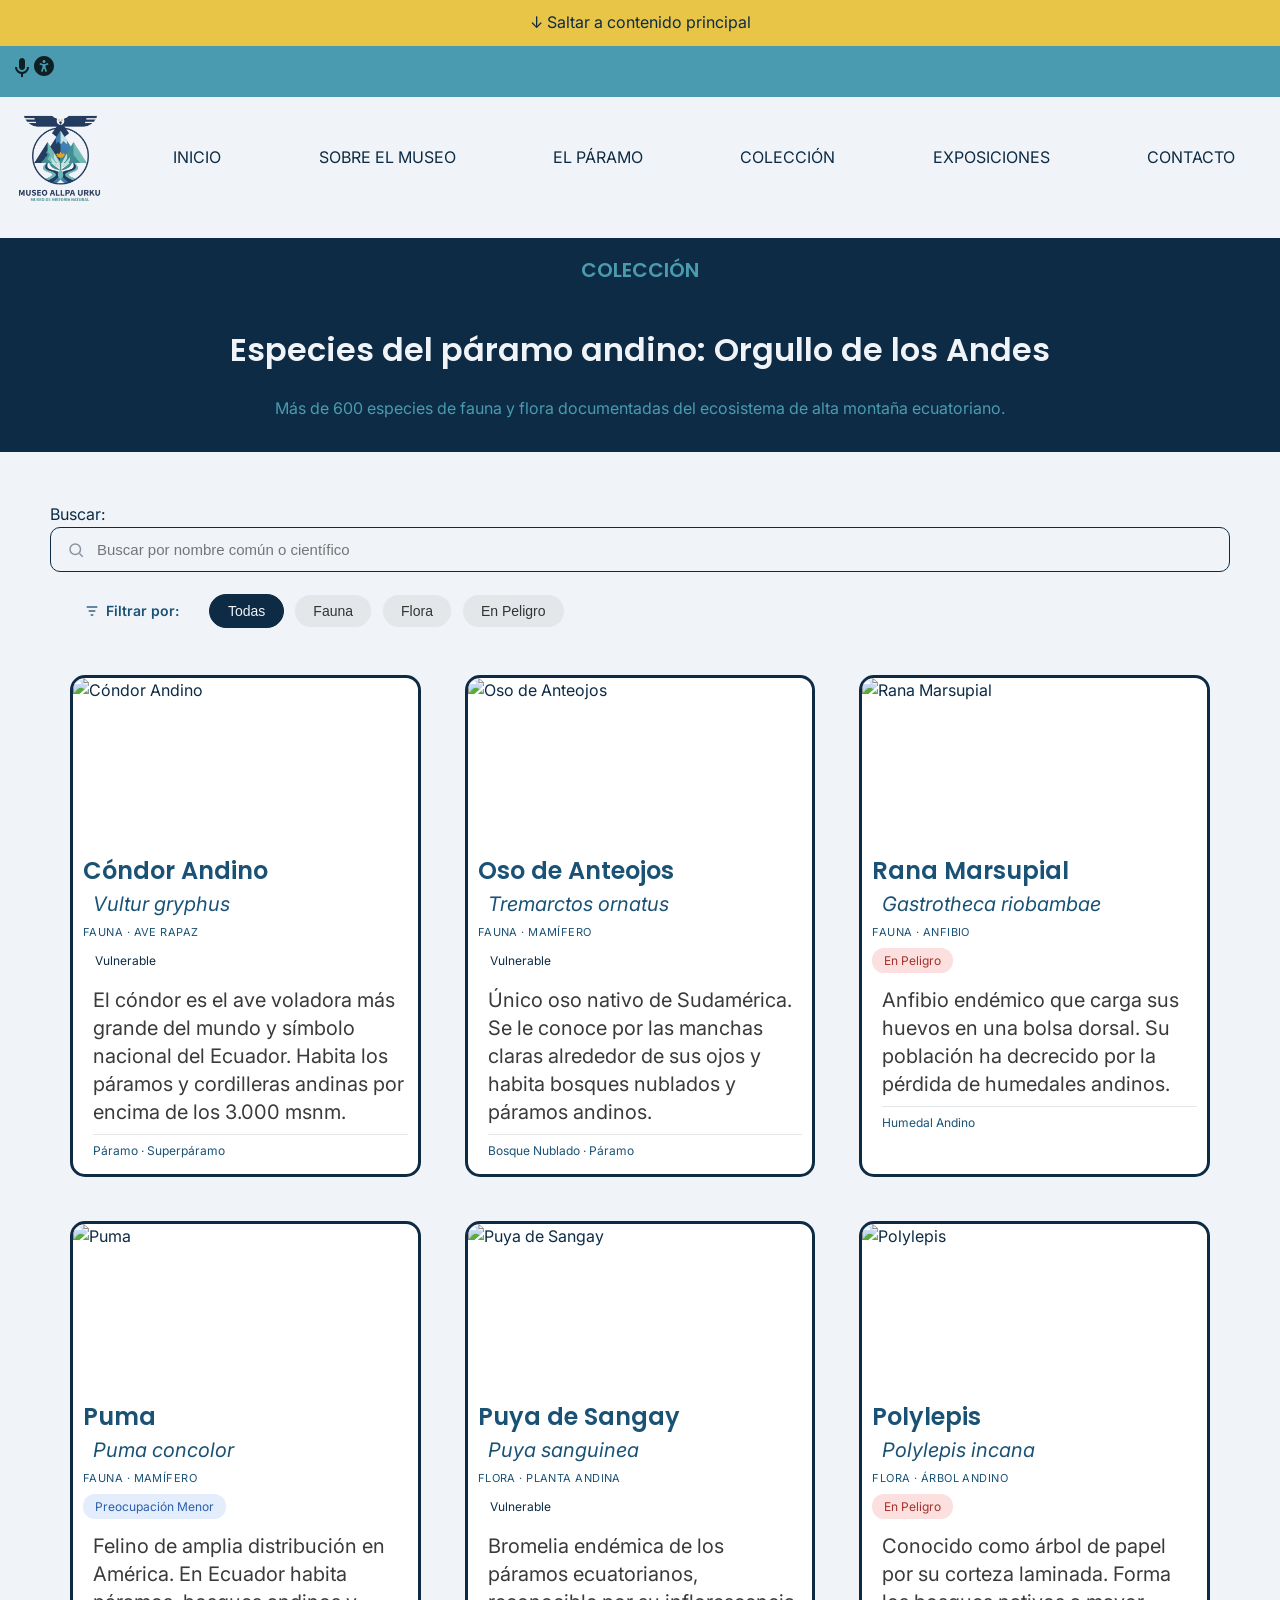
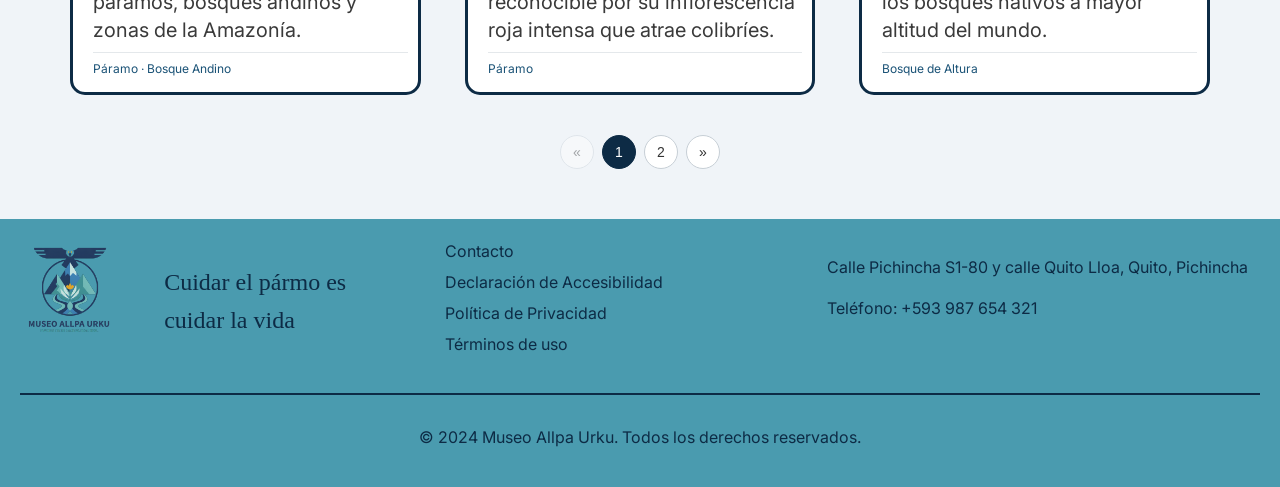
==== commit 50b1fee7: "Mejora: se mejoro el foco visible y teclado, la estructura ARIA, jerarquia de encabezados, bugs de h" ====
--- a/colecciones.html
+++ b/colecciones.html
@@ -20,8 +20,8 @@
             <a href="#main"> ↓ Saltar a contenido principal</a>
         </section>
         <section class="header-icons">
-            <a href=""><img src="/recursos/icons/microphone.svg" alt="Icono de microfono"></a>
-            <a href=""><img src="/recursos/icons/icon_accesibilidad.svg" alt="Icono de accesibilidad"></a>
+            <a href=""><img src="/recursos/icons/microphone.svg" alt="Asistente por voz"></a>
+            <a href=""><img src="/recursos/icons/icon_accesibilidad.svg" alt="Opciones de accesibilidad"></a>
             <!-- Aquí especificar idioma -->
         </section>
 
@@ -40,10 +40,10 @@
 
     <main id="main">
         <section class="contenedor-inicial">
-            <h4>COLECCIÓN</h4>
-            <h2>Especies del páramo andino:
-                Orgullo de los Andes</h2>
-            <h5>Más de 600 especies de fauna y flora documentadas del ecosistema de alta montaña ecuatoriano.</h5>
+            <p class="kicker">COLECCIÓN</p>
+            <h1>Especies del páramo andino:
+                Orgullo de los Andes</h1>
+            <p class="subtitulo">Más de 600 especies de fauna y flora documentadas del ecosistema de alta montaña ecuatoriano.</p>
 
         </section>
 
@@ -73,6 +73,7 @@
                 <button class="filtro-btn" data-filtro="peligro">En Peligro</button>
             </section>
 
+            <h2 class="oculto">Resultados de la colección</h2>
             <section class="coleccion-cards" id="contenedorCards"></section>
 
             <section class="paginacion" id="contenedorPaginacion"></section>
@@ -90,7 +91,7 @@
 
             <section class="footer-links">
                 <a href="contacto.html">Contacto</a>
-                <a href="####">Declaración de Accesibilidad</a>
+                <a href="declaracion-acc.html">Declaración de Accesibilidad</a>
                 <a href="####">Política de Privacidad</a>
                 <a href="####">Términos de uso</a>
             </section>
@@ -249,7 +250,7 @@
             div.innerHTML = `
       <img src="${especie.imagen}" alt="${especie.nombreComun}">
       <div class="contenido">
-        <h5>${especie.nombreComun}</h5>
+        <h3>${especie.nombreComun}</h3>
         <p class="cientifico">${especie.nombreCientifico}</p>
         <p class="categoria">${especie.categoria}</p>
         <span class="badge-estado ${especie.claseEstado}">${especie.estado}</span>
@@ -326,4 +327,6 @@
         // ---- Render inicial ----
         renderizar();
     </script>
-</body>+</body>
+
+</html>
--- a/css/estilos.css
+++ b/css/estilos.css
@@ -123,16 +123,49 @@
     color: var(--texto-suave);
 }
 
+/* Etiqueta visual encima de un título (no es un encabezado real —
+   evita saltos de nivel, criterio 1.3.1). Mismo estilo que h4. */
+.kicker {
+    font-family: var(--fuente-titulos);
+    line-height: var(--interlineado-titulos);
+    font-size: var(--tam-h4);
+    font-weight: var(--peso-medio);
+    color: var(--texto-suave);
+}
+
+/* Texto descriptivo bajo un título (no es un encabezado real). */
+.subtitulo {
+    font-size: var(--tam-base);
+    font-weight: var(--peso-normal);
+}
+
 small,
 .texto-secundario {
     font-size: var(--tam-small);
     color: var(--texto-suave);
 }
 
-/* Foco visible — criterio 2.4.7 (AA). NO quitar el outline. */
+/* Foco visible — criterio 2.4.7 y 2.4.11 (AA). NO quitar el outline.
+   Anillo doble (blanco + azul-marino): así siempre hay 3:1 de contraste
+   contra el fondo, sea claro u oscuro. #39FF14 se descartó porque da
+   ~1.23:1 contra --fondo-principal (falla 1.4.11). */
 :focus-visible {
-    outline: 5px solid #39FF14;
+    outline: 3px solid var(--azul-marino);
     outline-offset: 2px;
+    box-shadow: 0 0 0 2px #fff, 0 0 0 5px var(--azul-marino);
+}
+
+/* Texto solo para lectores de pantalla: nombre accesible sin aria-label */
+.oculto {
+    position: absolute;
+    width: 1px;
+    height: 1px;
+    padding: 0;
+    margin: -1px;
+    overflow: hidden;
+    clip: rect(0, 0, 0, 0);
+    white-space: nowrap;
+    border: 0;
 }
 
 /* Respeto a preferencia de reducir movimiento — req. 6.5 */
@@ -208,7 +241,7 @@
     background: var(--azul-marino);
 }
 
-.contenedor-inicial h4 {
+.contenedor-inicial .kicker {
     text-align: center;
     color: var(--azul-glaciar);
     padding: 20px;
@@ -216,12 +249,16 @@
     border: var(--azul-glaciar);
 }
 
-.contenedor-inicial h2 {
+/* El h1 hereda el tamaño/peso que antes tenía el h2 del hero
+   para no cambiar el diseño visual. */
+.contenedor-inicial h1 {
+    font-size: var(--tam-h2);
+    font-weight: var(--peso-medio);
     color: var(--blanco-niebla);
     text-align: center;
 }
 
-.contenedor-inicial h5 {
+.contenedor-inicial .subtitulo {
     color: var(--azul-glaciar);
     text-align: center;
     padding-bottom: 30px;
@@ -280,7 +317,7 @@
 }
 
 
-.card-especie h5 {
+.card-especie h3 {
     font-size: var(--tam-h3);
     margin-top: 5px;
     margin-left: 10px;
@@ -419,12 +456,12 @@
     padding: 50px;
 }
 
-.contenedor-visitas h3 {
+.contenedor-visitas h2 {
     color: var(--texto-claro);
     text-align: center;
 }
 
-.contenedor-visitas h5 {
+.contenedor-visitas .subtitulo {
     color: var(--acento);
     text-align: center;
 }
@@ -616,14 +653,14 @@
         font-size: 0.85rem;
     }
 
-    .contenedor-inicial h2 {
+    .contenedor-inicial h1 {
         font-size: 1.6rem;
     }
 
-    .contenedor-inicial h5,
+    .contenedor-inicial .subtitulo,
     .agenda-intro,
     .evento-contenido p,
-    .contenedor-visitas h5 {
+    .contenedor-visitas .subtitulo {
         font-size: 0.95rem;
     }
 
@@ -700,6 +737,10 @@
     margin: 20px;
     height: 150px;
     padding: 10px;
+}
+
+.card-numero h3 {
+    font-size: var(--tam-h4);
 }
 
 /* Línea de tiempo ----------------------------------------------------------*/
@@ -1152,7 +1193,6 @@
 
 .buscador input {
     border: none;
-    outline: none;
     flex: 1;
     font-size: 15px;
     background: transparent;
@@ -1223,7 +1263,7 @@
     padding: 0 10px 10px;
 }
 
-.card-especie h5 {
+.card-especie h3 {
     font-size: var(--tam-h3);
     margin-top: 8px;
     margin-left: 0;
@@ -1855,9 +1895,7 @@
 
 #panel-comprar input:focus,
 #panel-comprar select:focus {
-    outline: none;
     border-color: var(--azul-glaciar);
-    box-shadow: 0 0 0 3px rgba(74, 155, 175, 0.2);
 }
 
 /* --- Estilos para inputs numéricos (entradas) --- */
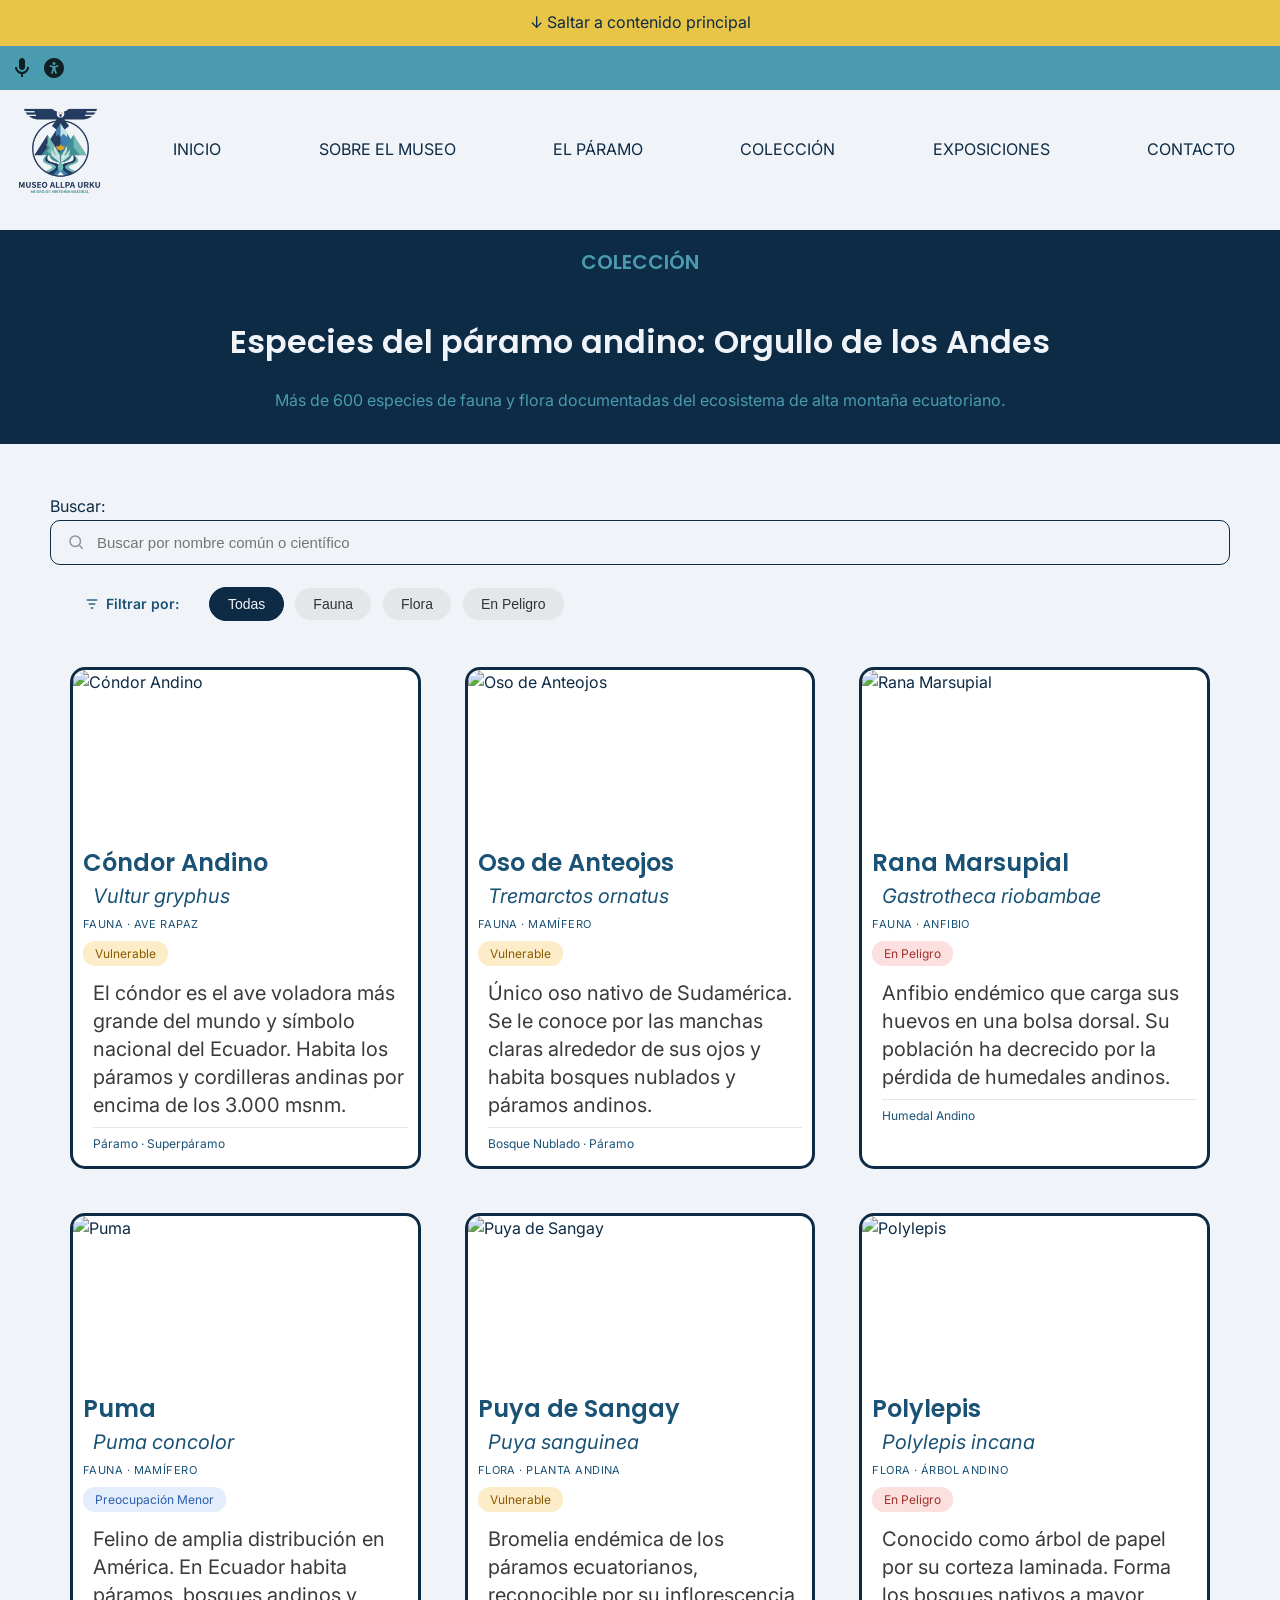
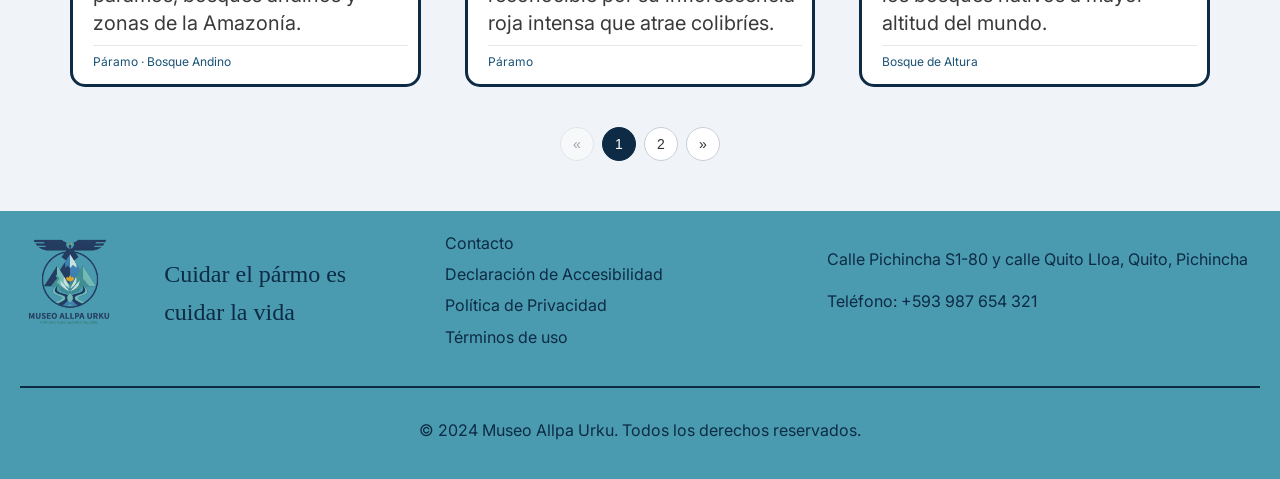
==== commit ddad73e4: "Add: mensajes de estado, definir las variables css que faltaban y enlaces de placeholders resueltos" ====
--- a/colecciones.html
+++ b/colecciones.html
@@ -20,8 +20,8 @@
             <a href="#main"> ↓ Saltar a contenido principal</a>
         </section>
         <section class="header-icons">
-            <a href=""><img src="/recursos/icons/microphone.svg" alt="Asistente por voz"></a>
-            <a href=""><img src="/recursos/icons/icon_accesibilidad.svg" alt="Opciones de accesibilidad"></a>
+            <a href="#"><img src="/recursos/icons/microphone.svg" alt="Asistente por voz"></a>
+            <a href="#"><img src="/recursos/icons/icon_accesibilidad.svg" alt="Opciones de accesibilidad"></a>
             <!-- Aquí especificar idioma -->
         </section>
 
@@ -74,6 +74,7 @@
             </section>
 
             <h2 class="oculto">Resultados de la colección</h2>
+            <p class="oculto" role="status" aria-live="polite" id="estadoBusqueda"></p>
             <section class="coleccion-cards" id="contenedorCards"></section>
 
             <section class="paginacion" id="contenedorPaginacion"></section>
@@ -92,8 +93,8 @@
             <section class="footer-links">
                 <a href="contacto.html">Contacto</a>
                 <a href="declaracion-acc.html">Declaración de Accesibilidad</a>
-                <a href="####">Política de Privacidad</a>
-                <a href="####">Términos de uso</a>
+                <a href="politica-privacidad.html">Política de Privacidad</a>
+                <a href="terminos-uso.html">Términos de uso</a>
             </section>
             <section class="footer-direccion">
                 <p>
@@ -224,6 +225,7 @@
         const contenedorPaginacion = document.getElementById('contenedorPaginacion');
         const campoBusqueda = document.getElementById('campoBusqueda');
         const botonesFiltro = document.querySelectorAll('.filtro-btn');
+        const estadoBusqueda = document.getElementById('estadoBusqueda');
 
         function normalizar(texto) {
             return texto.toLowerCase().normalize('NFD').replace(/[\u0300-\u036f]/g, '');
@@ -271,12 +273,15 @@
             if (filtradas.length === 0) {
                 contenedorCards.innerHTML = '<div class="sin-resultados">No se encontraron especies que coincidan con tu búsqueda.</div>';
                 contenedorPaginacion.innerHTML = '';
+                estadoBusqueda.textContent = 'No se encontraron especies que coincidan con tu búsqueda.';
                 return;
             }
 
             const inicio = (paginaActual - 1) * porPagina;
             const especiesPagina = filtradas.slice(inicio, inicio + porPagina);
             especiesPagina.forEach(especie => contenedorCards.appendChild(crearCard(especie)));
+
+            estadoBusqueda.textContent = `${filtradas.length} especie${filtradas.length === 1 ? '' : 's'} encontrada${filtradas.length === 1 ? '' : 's'}, página ${paginaActual} de ${totalPaginas}.`;
 
             renderizarPaginacion(totalPaginas);
         }
--- a/css/estilos.css
+++ b/css/estilos.css
@@ -9,6 +9,8 @@
     --dorado: #E8C547;
     --blanco-niebla: #F0F4F8;
     --gris-claro: #E5E5E5;
+    --ambar-vulnerable: #FDECC8;
+    --ambar-vulnerable-oscuro: #8A5A00;
 
     /* ======= CAPA 2. Paleta de colores procesada =======
                 Usar directamente en el diseño              
@@ -202,9 +204,19 @@
 /* header - icons --------------------------------------------------------*/
 .header-icons {
     display: flex;
+    gap: 8px;
     background-color: var(--azul-glaciar);
     padding: 10px;
 
+}
+
+/* Área clicable mínima 24x24 — criterio 2.5.8 (AA, nuevo en WCAG 2.2) */
+.header-icons a {
+    display: inline-flex;
+    align-items: center;
+    justify-content: center;
+    min-width: 24px;
+    min-height: 24px;
 }
 
 
@@ -1291,8 +1303,8 @@
     font-size: 12px;
     padding: 3px 12px;
     border-radius: 12px;
-    background: var(--verde-vulnerable);
-    color: var(--verde-vulnerable-texto);
+    background: var(--ambar-vulnerable);
+    color: var(--ambar-vulnerable-oscuro);
     margin-bottom: 8px;
 }
 
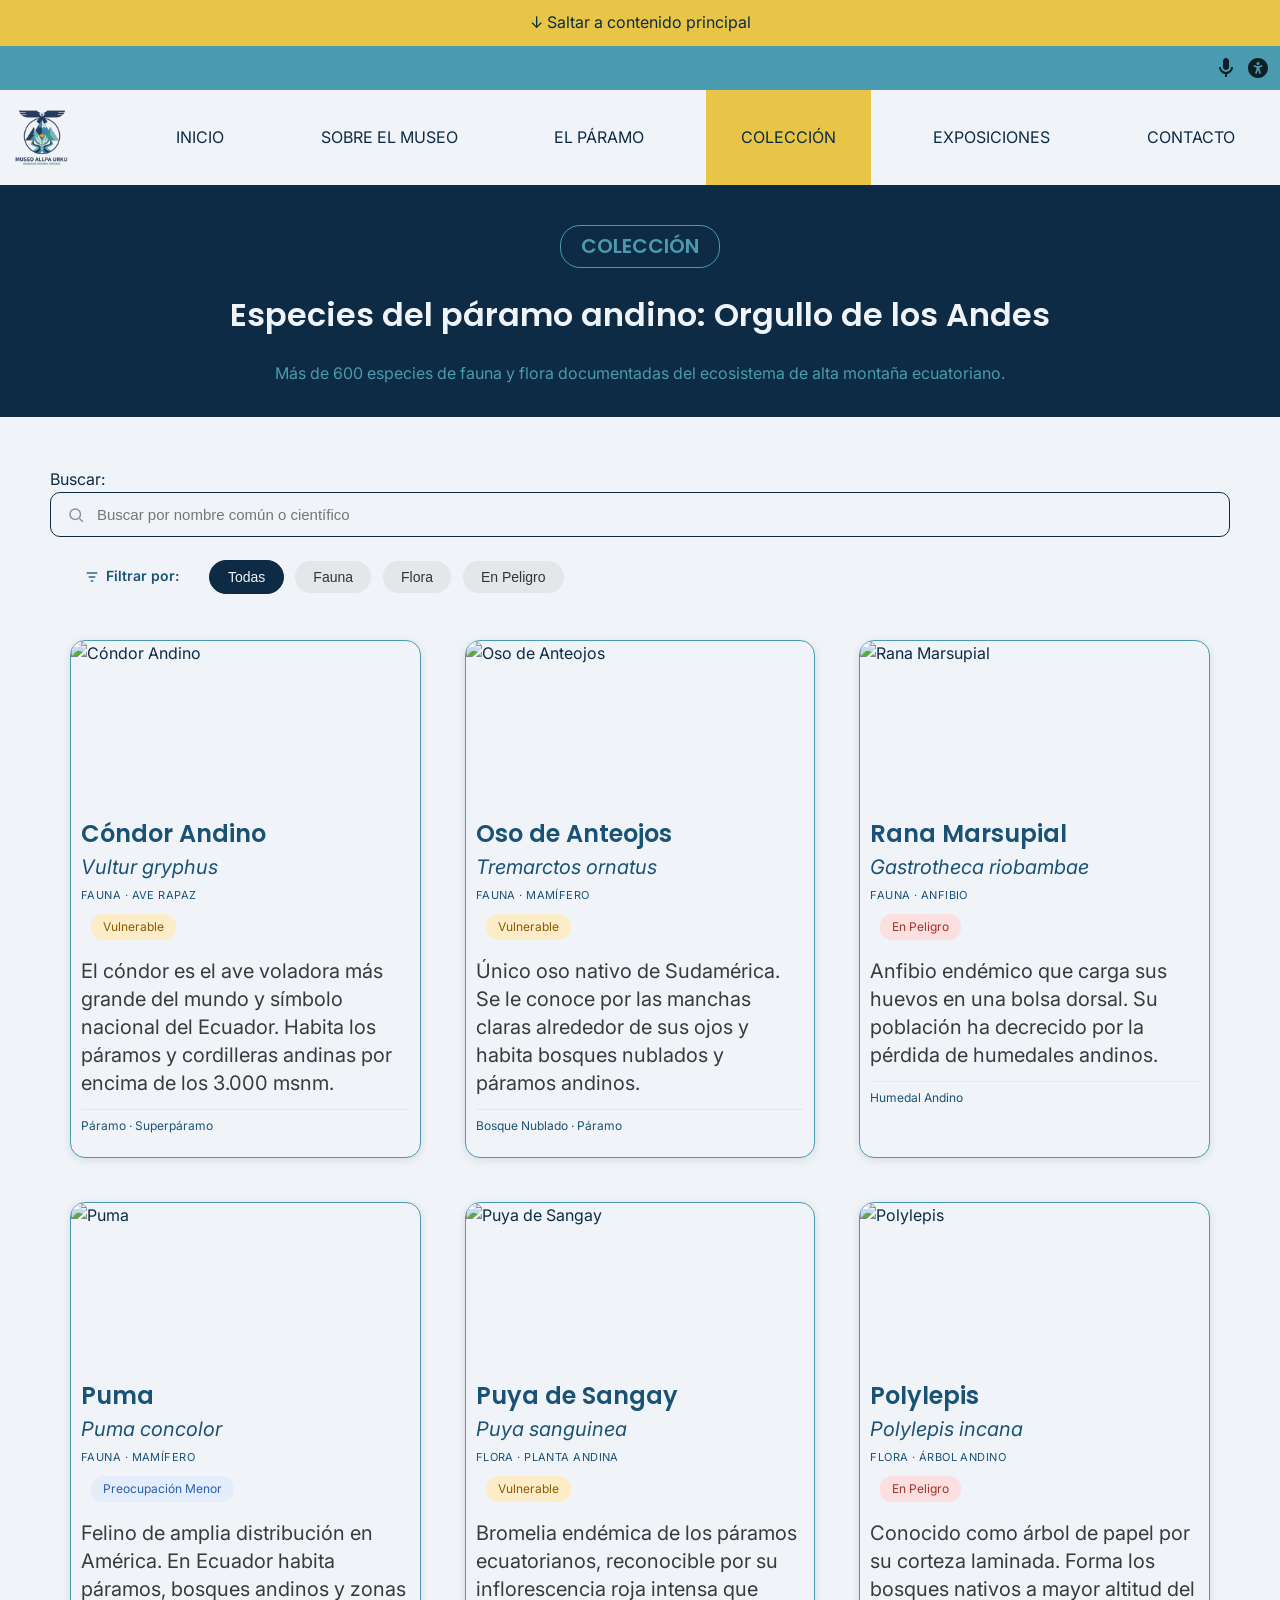
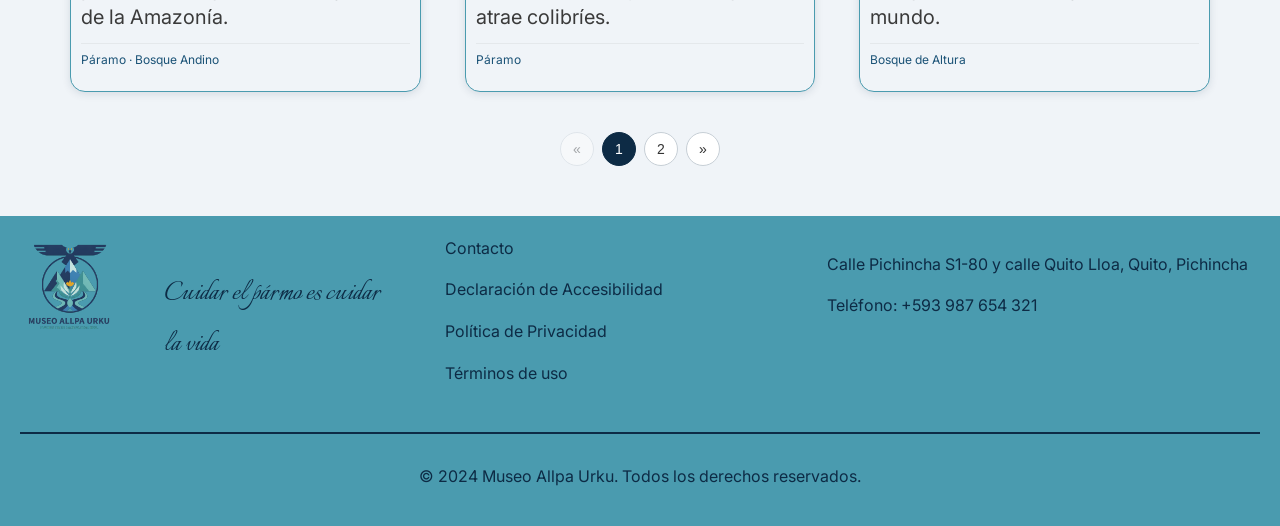
==== commit 1dd22705: "Cambios estéticos" ====
--- a/colecciones.html
+++ b/colecciones.html
@@ -8,7 +8,7 @@
 
     <link rel="preconnect" href="https://fonts.googleapis.com">
     <link rel="preconnect" href="https://fonts.gstatic.com" crossorigin>
-    <link href="https://fonts.googleapis.com/css2?family=Inter:wght@400;600&family=Poppins:wght@600;700&display=swap"
+    <link href="https://fonts.googleapis.com/css2?family=Inter:wght@400;600&family=Poppins:wght@600;700&family=Italianno&display=swap"
         rel="stylesheet">
 
     <link rel="stylesheet" href="css/estilos.css">
@@ -32,7 +32,7 @@
         <a href="index.html">Inicio</a>
         <a href="nosotros.html">Sobre el museo</a>
         <a href="paramo.html">El Páramo</a>
-        <a href="colecciones.html">Colección</a>
+        <a href="colecciones.html" aria-current="page">Colección</a>
         <a href="exposiciones.html">Exposiciones</a>
         <a href="contacto.html">Contacto</a>
     </nav>
--- a/css/estilos.css
+++ b/css/estilos.css
@@ -148,13 +148,14 @@
 }
 
 /* Foco visible — criterio 2.4.7 y 2.4.11 (AA). NO quitar el outline.
-   Anillo doble (blanco + azul-marino): así siempre hay 3:1 de contraste
-   contra el fondo, sea claro u oscuro. #39FF14 se descartó porque da
-   ~1.23:1 contra --fondo-principal (falla 1.4.11). */
+   Anillo doble: verde fosforescente pegado al control (máxima
+   visibilidad sobre fondos oscuros) + anillo azul-marino por fuera
+   (garantiza 3:1 sobre fondos claros, donde el verde solo no alcanza
+   ~1.23:1 contra --fondo-principal). */
 :focus-visible {
     outline: 3px solid var(--azul-marino);
-    outline-offset: 2px;
-    box-shadow: 0 0 0 2px #fff, 0 0 0 5px var(--azul-marino);
+    outline-offset: 3px;
+    box-shadow: 0 0 0 3px #39FF14;
 }
 
 /* Texto solo para lectores de pantalla: nombre accesible sin aria-label */
@@ -204,6 +205,7 @@
 /* header - icons --------------------------------------------------------*/
 .header-icons {
     display: flex;
+    justify-content: flex-end;
     gap: 8px;
     background-color: var(--azul-glaciar);
     padding: 10px;
@@ -224,8 +226,8 @@
 /*Barra de navegación--------------------------------------------------------*/
 .nav-menu {
     display: flex;
+    padding: 0 10px;
     justify-content: space-between;
-    padding: 10px;
     align-items: center;
     margin: 0;
 }
@@ -238,11 +240,21 @@
 }
 
 .nav-menu img {
-    width: 8%;
-    height: 8%;
-}
-
-.nav-menu a:hover {
+    height: 64px;
+    width: auto;
+}
+
+/* Separación extra entre el logo y los enlaces, solo cuando caben
+   en una sola fila (por debajo de 1121px el nav se envuelve y centra,
+   ver @media max-width:1120px, donde este espacio extra no aplica). */
+@media (min-width: 1121px) {
+    .nav-menu img {
+        margin-right: 40px;
+    }
+}
+
+.nav-menu a:hover,
+.nav-menu a[aria-current="page"] {
     background-color: var(--dorado);
 }
 
@@ -251,14 +263,23 @@
 /* Contenedor inicial--------------------------------------------------------*/
 .contenedor-inicial {
     background: var(--azul-marino);
+    padding-top: 40px;
+}
+
+.contenedor-inicial img {
+    max-width: 100%;
+    height: auto;
+    display: block;
 }
 
 .contenedor-inicial .kicker {
+    width: fit-content;
     text-align: center;
     color: var(--azul-glaciar);
-    padding: 20px;
-    margin: 20px;
-    border: var(--azul-glaciar);
+    padding: 8px 20px;
+    margin: 0 auto 20px;
+    border: 1px solid var(--azul-glaciar);
+    border-radius: 20px;
 }
 
 /* El h1 hereda el tamaño/peso que antes tenía el h2 del hero
@@ -270,6 +291,11 @@
     text-align: center;
 }
 
+/* Palabra o frase clave resaltada dentro de un título del hero */
+.acento {
+    color: var(--dorado);
+}
+
 .contenedor-inicial .subtitulo {
     color: var(--azul-glaciar);
     text-align: center;
@@ -278,10 +304,12 @@
 
 
 .tarjetas-inicio {
-    display: grid;
-    grid-template-columns: 1fr 1fr;
-    justify-items: center;
-    align-items: center;
+    display: flex;
+    justify-content: center;
+    align-items: center;
+    flex-wrap: wrap;
+    gap: 20px;
+    padding-bottom: 30px;
 }
 
 .tarjetas-inicio a {
@@ -289,12 +317,9 @@
     border: solid 1px var(--blanco-niebla);
     color: var(--blanco-niebla);
     text-align: center;
-
-    margin: 0 30px 30px 30px;
     border-radius: 20px;
     padding: 10px;
     width: 200px;
-    align-items: center;
 }
 
 .tarjetas-inicio a:hover {
@@ -317,26 +342,45 @@
 }
 
 .card-especie {
-    border: solid 3px var(--azul-marino);
+    border: 1px solid var(--azul-glaciar);
     border-radius: 15px;
     margin: 20px;
-}
-
+    overflow: hidden;
+    background: var(--fondo-principal);
+    box-shadow: 0 2px 8px rgba(13, 43, 69, 0.12);
+    transition: box-shadow .2s ease, transform .2s ease;
+}
+
+.card-especie:hover {
+    box-shadow: 0 6px 16px rgba(13, 43, 69, 0.18);
+    transform: translateY(-2px);
+}
+
+/* Alto fijo + recorte desde arriba: las fotos de fauna suelen tener
+   la cabeza/rasgo principal cerca del borde superior, así que se
+   prioriza esa zona en vez de recortar desde el centro. */
 .card-especie img {
     width: 100%;
-    border: solid 0 0 0 2px var(--azul-marino);
-
-}
-
-
-.card-especie h3 {
+    height: 210px;
+    object-fit: cover;
+    object-position: top;
+    display: block;
+}
+
+
+.card-especie > h3 {
     font-size: var(--tam-h3);
-    margin-top: 5px;
+    margin-top: 16px;
     margin-left: 10px;
     margin-bottom: 0;
 }
 
-.card-especie p {
+.card-especie .badge-estado {
+    width: fit-content;
+    margin: 4px 0 12px 10px;
+}
+
+.card-especie > p {
     font-size: var(--tam-h4);
     margin-top: 5px;
     margin-left: 10px;
@@ -539,8 +583,8 @@
 
 .eslogan {
     color: var(--texto-principal);
-    font-family: "Italianno";
-    font-size: var(--tam-h3);
+    font-family: "Italianno", cursive;
+    font-size: 2rem;
     text-align: left;
 
 }
@@ -599,12 +643,11 @@
     }
 
     .tarjetas-inicio {
-        grid-template-columns: 1fr;
+        flex-direction: column;
     }
 
     .tarjetas-inicio a {
         width: 100%;
-        margin: 12px 0;
     }
 
     .coleccion-cards {
@@ -918,6 +961,7 @@
     align-items: center;
     justify-content: center;
     padding: 0 20px;
+    box-sizing: border-box;
 }
 
 .carrusel-item img {
@@ -1020,10 +1064,7 @@
 
     .carrusel-item {
         flex-basis: 100%;
-    }
-
-    .carrusel-flecha {
-        display: none;
+        padding: 0 8px;
     }
 }
 
@@ -1254,28 +1295,15 @@
     gap: 4px;
 }
 
-.card-especie {
-    border: solid 3px var(--azul-marino);
-    border-radius: 15px;
-    margin: 20px;
-    background: #fff;
-    overflow: hidden;
-    display: flex;
-    flex-direction: column;
-}
-
-.card-especie img {
-    width: 100%;
+#contenedorCards .card-especie img {
     height: 170px;
-    object-fit: cover;
-    display: block;
 }
 
 .card-especie .contenido {
     padding: 0 10px 10px;
 }
 
-.card-especie h3 {
+.card-especie .contenido h3 {
     font-size: var(--tam-h3);
     margin-top: 8px;
     margin-left: 0;
@@ -1316,6 +1344,11 @@
 .badge-estado.preocupacion-menor {
     background: #e3edfb;
     color: #2b5faa;
+}
+
+.badge-estado.endemica {
+    background: #dcf2e2;
+    color: #1b6e37;
 }
 
 .card-especie p.descripcion {
@@ -1396,15 +1429,29 @@
     align-items: center;
 }
 
+@media (max-width: 640px) {
+    .contenedor-pestanas {
+        grid-template-columns: 1fr;
+        margin: 20px;
+    }
+
+    .contenedor-pestanas button {
+        margin: 6px 0;
+    }
+}
+
 .contenedor-pestanas button {
     font-weight: var(--peso-medio);
     margin: 20px;
     background-color: var(--gris-claro);
     color: var(--azul-marino);
+    display: flex;
     align-items: center;
     justify-content: center;
     border-radius: 10px;
-    height: 40px;
+    min-height: 40px;
+    height: auto;
+    padding: 8px;
     border: 2px solid transparent;
     transition: background-color 0.2s ease, color 0.2s ease, transform 0.2s ease;
 }
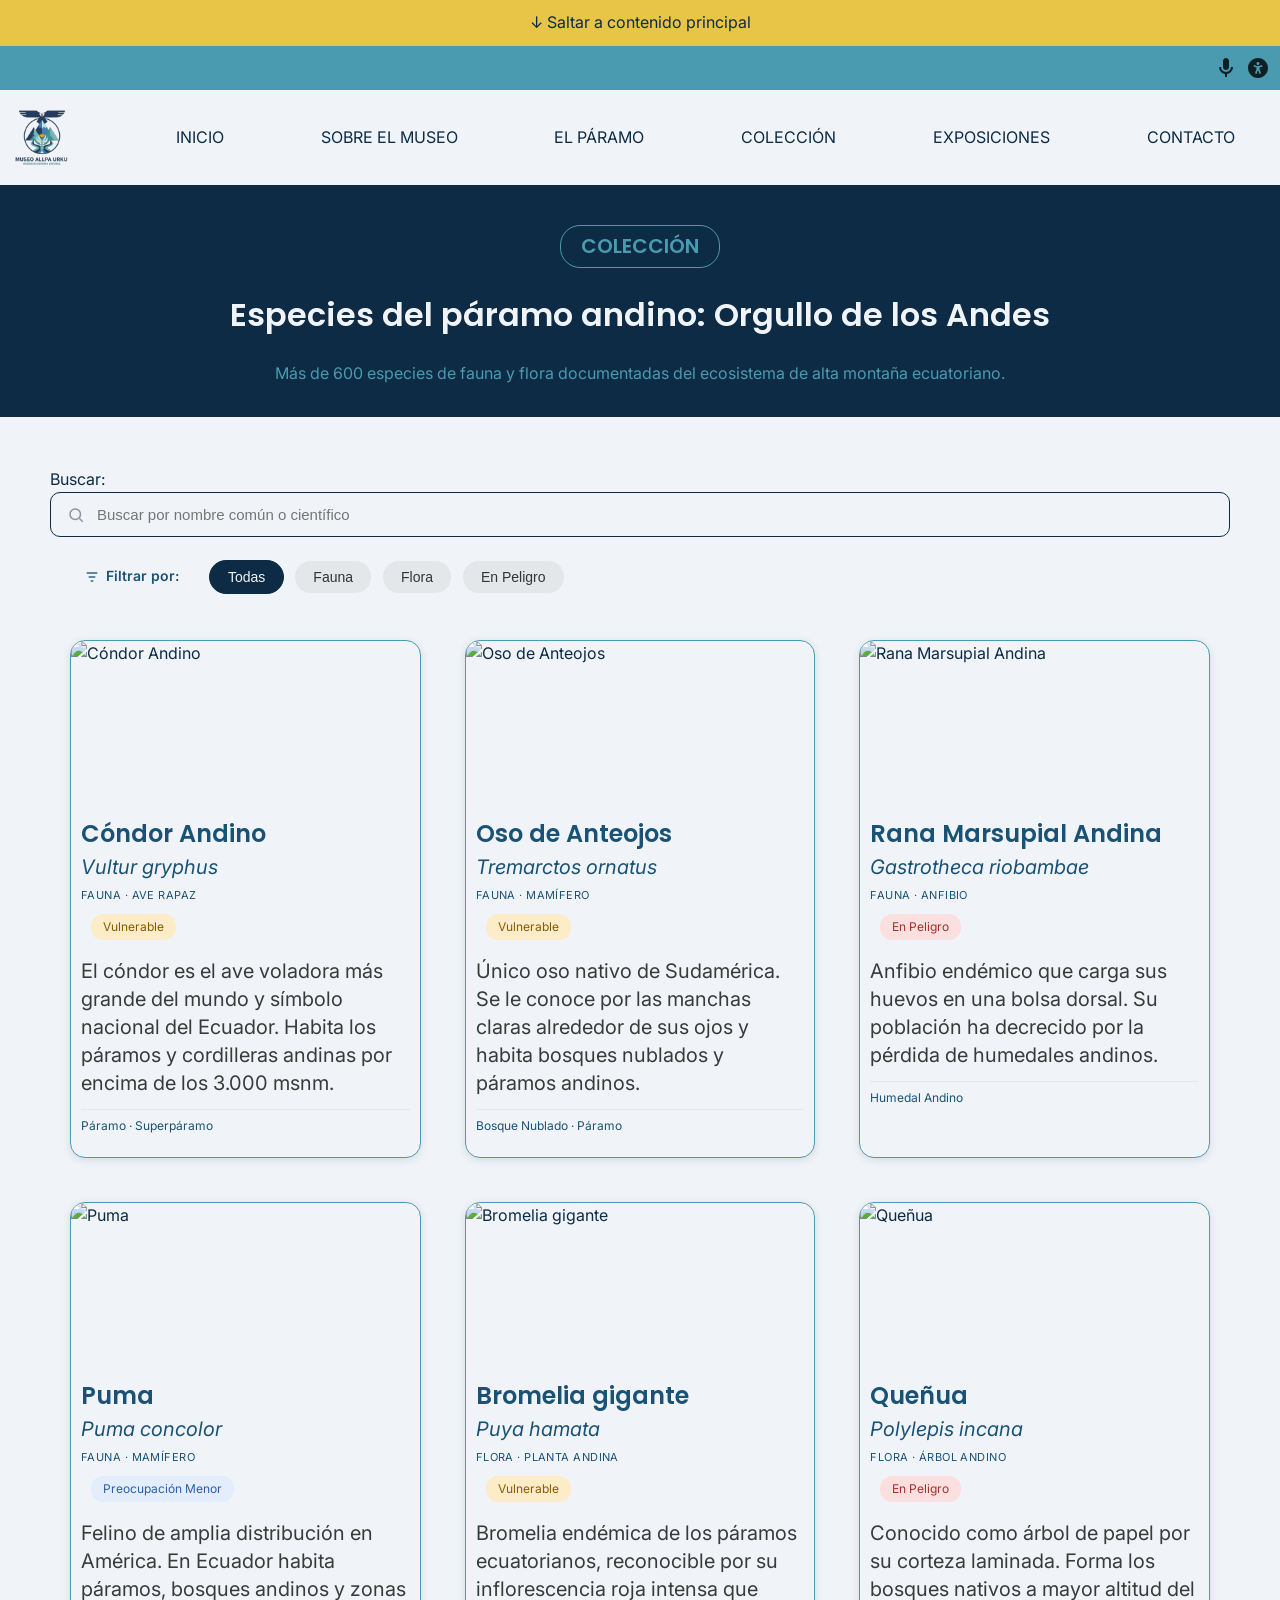
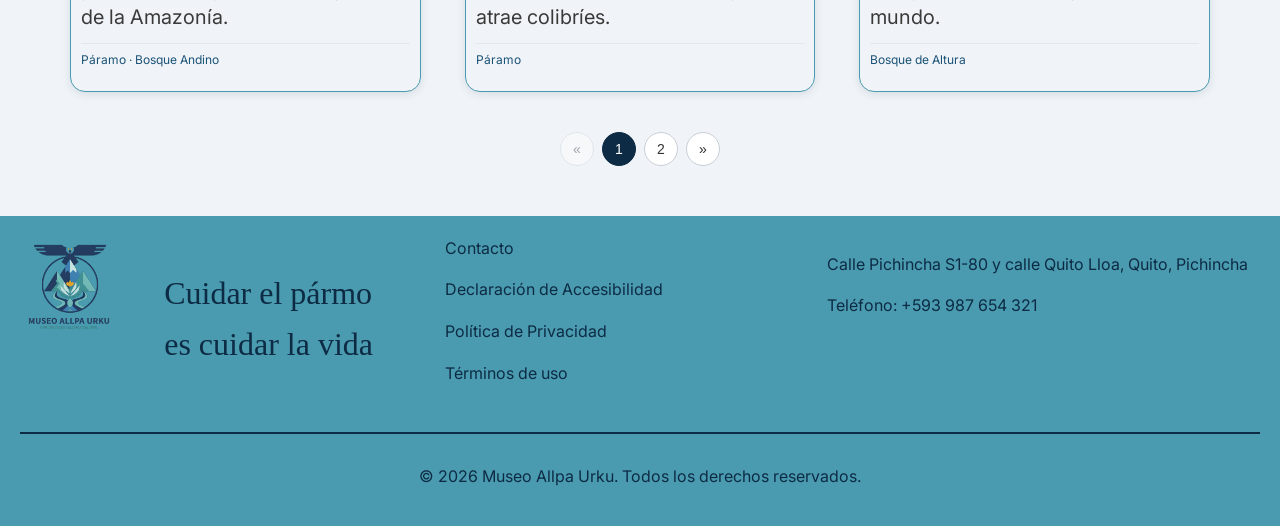
==== commit b90e9239: "Ajuste de enlaces de imagenes para coleccion" ====
--- a/colecciones.html
+++ b/colecciones.html
@@ -8,7 +8,7 @@
 
     <link rel="preconnect" href="https://fonts.googleapis.com">
     <link rel="preconnect" href="https://fonts.gstatic.com" crossorigin>
-    <link href="https://fonts.googleapis.com/css2?family=Inter:wght@400;600&family=Poppins:wght@600;700&family=Italianno&display=swap"
+    <link href="https://fonts.googleapis.com/css2?family=Inter:wght@400;600&family=Poppins:wght@600;700&display=swap"
         rel="stylesheet">
 
     <link rel="stylesheet" href="css/estilos.css">
@@ -32,7 +32,7 @@
         <a href="index.html">Inicio</a>
         <a href="nosotros.html">Sobre el museo</a>
         <a href="paramo.html">El Páramo</a>
-        <a href="colecciones.html" aria-current="page">Colección</a>
+        <a href="colecciones.html">Colección</a>
         <a href="exposiciones.html">Exposiciones</a>
         <a href="contacto.html">Contacto</a>
     </nav>
@@ -108,7 +108,7 @@
             </section>
         </section>
         <hr>
-        <p>© 2024 Museo Allpa Urku. Todos los derechos reservados.</p>
+        <p>© 2026 Museo Allpa Urku. Todos los derechos reservados.</p>
     </footer>
 
     <script>
@@ -123,7 +123,7 @@
                 claseEstado: "vulnerable",
                 descripcion: "El cóndor es el ave voladora más grande del mundo y símbolo nacional del Ecuador. Habita los páramos y cordilleras andinas por encima de los 3.000 msnm.",
                 habitat: "Páramo · Superpáramo",
-                imagen: "https://images.unsplash.com/photo-1590247813693-5541d1c609fd?w=500&q=80"
+                imagen: "https://images.unsplash.com/photo-1752516737169-c5351ab40a49?q=80&w=1228&auto=format&fit=crop&ixlib=rb-4.1.0&ixid=M3wxMjA3fDB8MHxwaG90by1wYWdlfHx8fGVufDB8fHx8fA%3D%3D"
             },
             {
                 nombreComun: "Oso de Anteojos",
@@ -137,7 +137,7 @@
                 imagen: "https://images.unsplash.com/photo-1530595467537-0b5996c41f2d?w=500&q=80"
             },
             {
-                nombreComun: "Rana Marsupial",
+                nombreComun: "Rana Marsupial Andina",
                 nombreCientifico: "Gastrotheca riobambae",
                 grupo: "fauna",
                 categoria: "FAUNA · ANFIBIO",
@@ -145,7 +145,7 @@
                 claseEstado: "en-peligro",
                 descripcion: "Anfibio endémico que carga sus huevos en una bolsa dorsal. Su población ha decrecido por la pérdida de humedales andinos.",
                 habitat: "Humedal Andino",
-                imagen: "https://images.unsplash.com/photo-1583212292454-1fe6229603b7?w=500&q=80"
+                imagen: "https://blogger.googleusercontent.com/img/b/R29vZ2xl/AVvXsEilBiqRogsztXUepCsKeg81Ap6YWPthEt51Mq086mTyzp-o6Zs2zzZUtfkYcY1uEb2RRpIG9Bcf8LwTiC4md9jXasQZKFulJuNMa4D5pVMm0t_xXsuN2cgM6L3ZxwrAnegCj97MtMwnbyrn/s1600/Rana-marsupial-andina.jpg"
             },
             {
                 nombreComun: "Puma",
@@ -156,21 +156,21 @@
                 claseEstado: "preocupacion-menor",
                 descripcion: "Felino de amplia distribución en América. En Ecuador habita páramos, bosques andinos y zonas de la Amazonía.",
                 habitat: "Páramo · Bosque Andino",
-                imagen: "https://images.unsplash.com/photo-1615497001839-b0a0eac3274c?w=500&q=80"
-            },
-            {
-                nombreComun: "Puya de Sangay",
-                nombreCientifico: "Puya sanguinea",
+                imagen: "https://encrypted-tbn0.gstatic.com/images?q=tbn:ANd9GcRHO0Q-5_ztmiZNG3MH_wGzxDY1gXxDIT9K65fbfODT8rHiKp0elDbkpvk&s=10"
+            },
+            {
+                nombreComun: "Bromelia gigante",
+                nombreCientifico: "Puya hamata",
                 grupo: "flora",
                 categoria: "FLORA · PLANTA ANDINA",
                 estado: "Vulnerable",
                 claseEstado: "vulnerable",
                 descripcion: "Bromelia endémica de los páramos ecuatorianos, reconocible por su inflorescencia roja intensa que atrae colibríes.",
                 habitat: "Páramo",
-                imagen: "https://images.unsplash.com/photo-1509937528035-ad76254b0356?w=500&q=80"
-            },
-            {
-                nombreComun: "Polylepis",
+                imagen: "https://encrypted-tbn0.gstatic.com/images?q=tbn:ANd9GcTeoUnqnUIBAUL5MzWMiRMbmQkBysH9t8Ijh-43mcx1z-3JgAnuaBIGVkU&s=10"
+            },
+            {
+                nombreComun: "Queñua",
                 nombreCientifico: "Polylepis incana",
                 grupo: "flora",
                 categoria: "FLORA · ÁRBOL ANDINO",
@@ -189,7 +189,7 @@
                 claseEstado: "preocupacion-menor",
                 descripcion: "Colibrí adaptado a las alturas del Chimborazo, capaz de entrar en torpor nocturno para sobrevivir al frío extremo.",
                 habitat: "Páramo Alto",
-                imagen: "https://images.unsplash.com/photo-1591608971358-f069e14c50e4?w=500&q=80"
+                imagen: "https://encrypted-tbn0.gstatic.com/images?q=tbn:ANd9GcRqgCZO8qSi0cyTDUPgDRyAWD395UVKR-HchHWnNRofwO4GdJ71GXuX45HP&s=10"
             },
             {
                 nombreComun: "Frailejón",
@@ -211,7 +211,7 @@
                 claseEstado: "en-peligro",
                 descripcion: "También llamado danta de montaña, es el mamífero terrestre más grande de los Andes y disperja semillas clave del bosque.",
                 habitat: "Bosque Nublado · Páramo",
-                imagen: "https://images.unsplash.com/photo-1547721064-da6cfb341d50?w=500&q=80"
+                imagen: "https://peru.info/archivos/publicacion/266-imagen-9275914102021.jpg"
             }
         ];
 
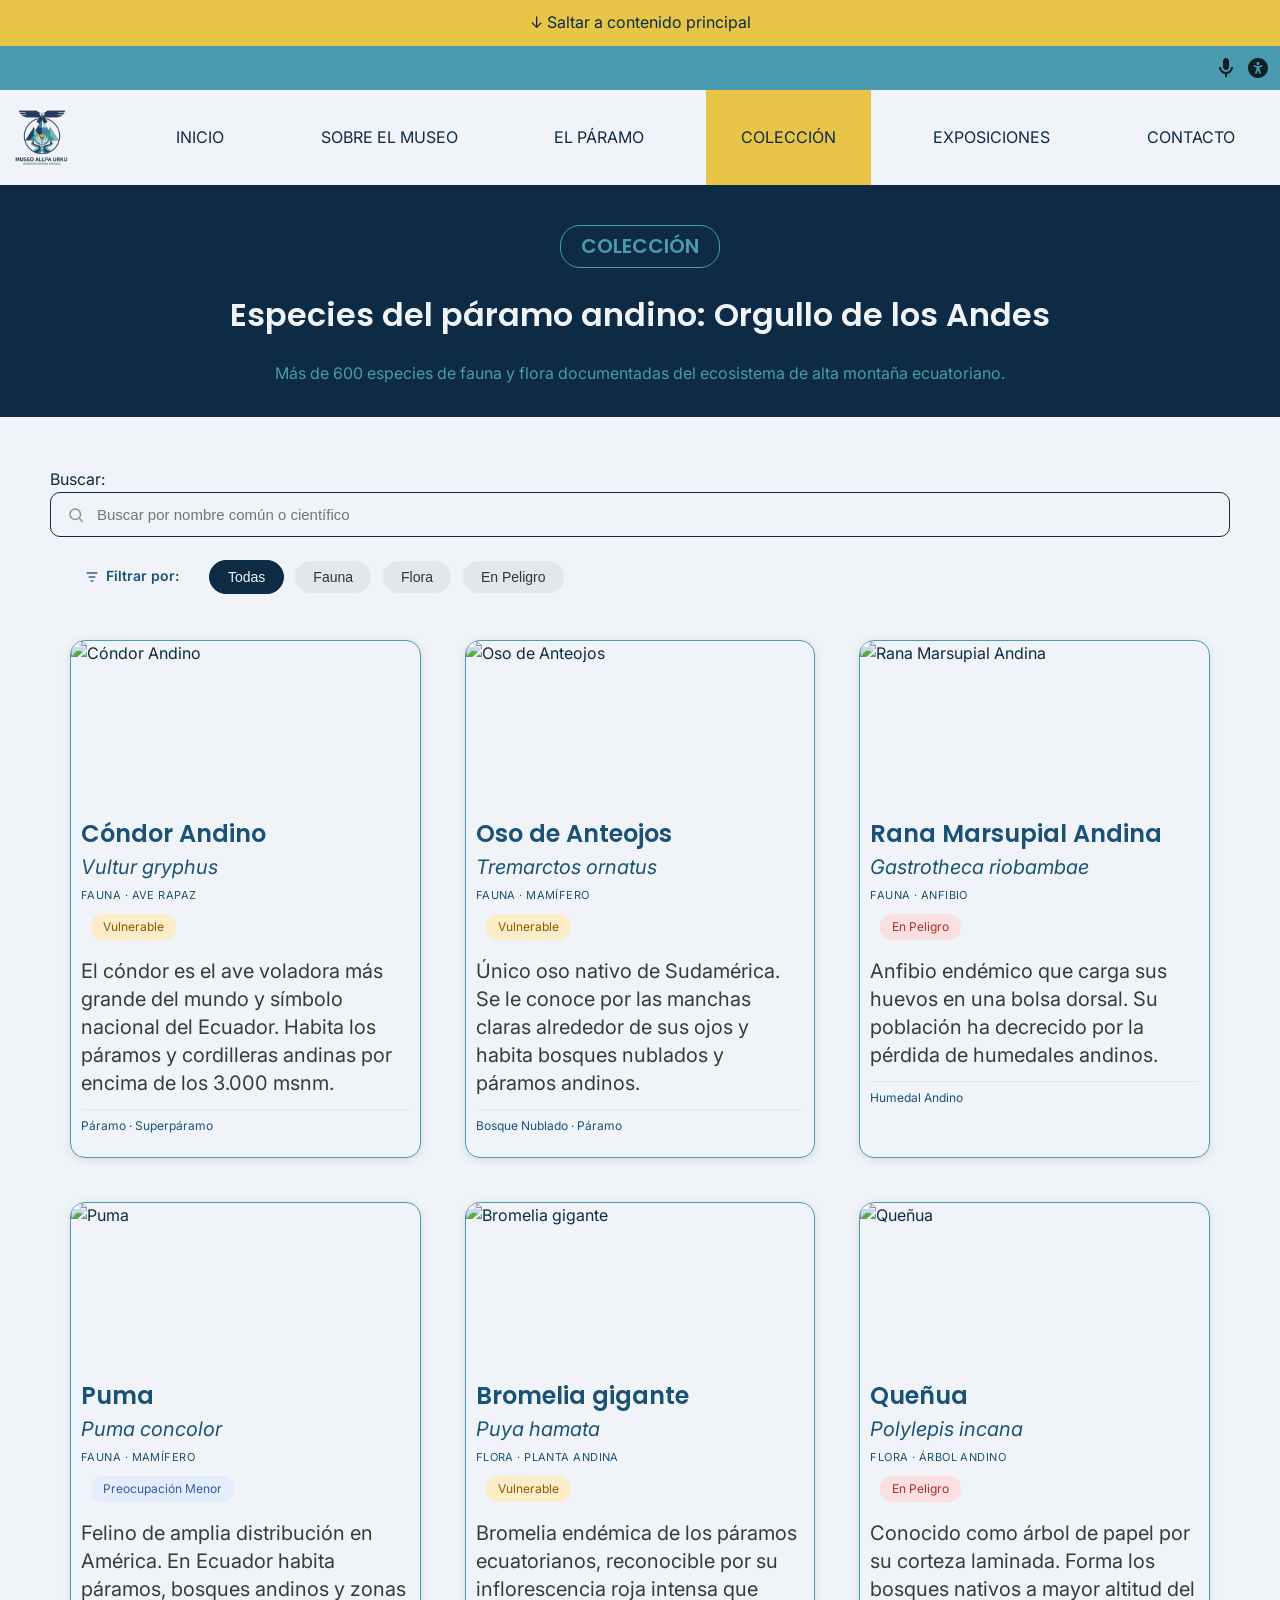
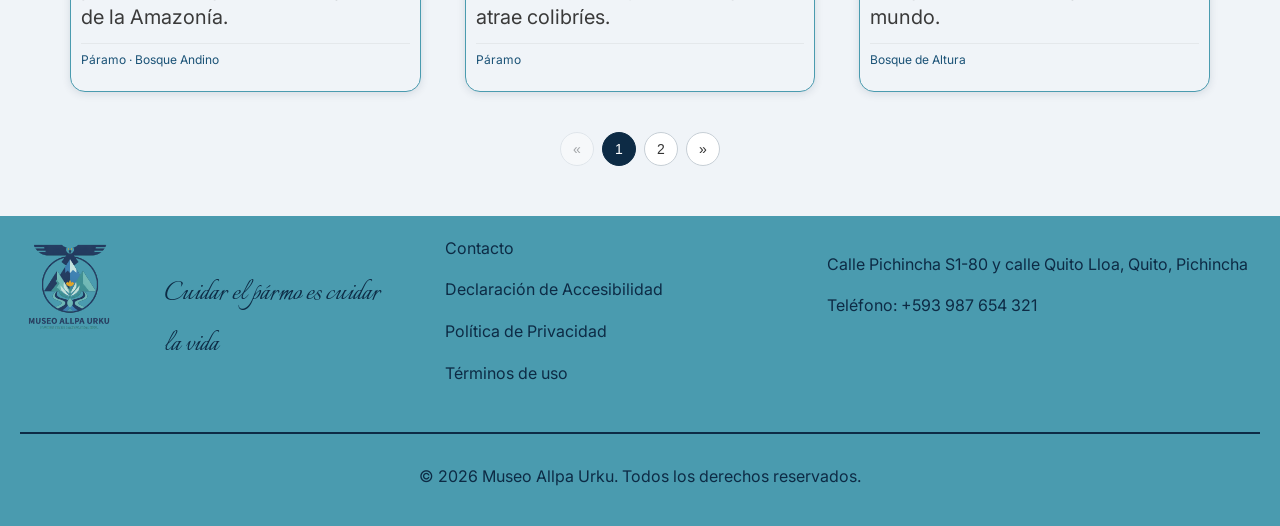
==== commit 0a927a11: "Agregar imagenes y correccion de boton de comprar entradas de la parte de exposiciones" ====
--- a/colecciones.html
+++ b/colecciones.html
@@ -8,7 +8,7 @@
 
     <link rel="preconnect" href="https://fonts.googleapis.com">
     <link rel="preconnect" href="https://fonts.gstatic.com" crossorigin>
-    <link href="https://fonts.googleapis.com/css2?family=Inter:wght@400;600&family=Poppins:wght@600;700&display=swap"
+    <link href="https://fonts.googleapis.com/css2?family=Inter:wght@400;600&family=Poppins:wght@600;700&family=Italianno&display=swap"
         rel="stylesheet">
 
     <link rel="stylesheet" href="css/estilos.css">
@@ -32,7 +32,7 @@
         <a href="index.html">Inicio</a>
         <a href="nosotros.html">Sobre el museo</a>
         <a href="paramo.html">El Páramo</a>
-        <a href="colecciones.html">Colección</a>
+        <a href="colecciones.html" aria-current="page">Colección</a>
         <a href="exposiciones.html">Exposiciones</a>
         <a href="contacto.html">Contacto</a>
     </nav>
@@ -67,10 +67,10 @@
                     </svg>
                     Filtrar por:
                 </span>
-                <button class="filtro-btn activo" data-filtro="todas">Todas</button>
-                <button class="filtro-btn" data-filtro="fauna">Fauna</button>
-                <button class="filtro-btn" data-filtro="flora">Flora</button>
-                <button class="filtro-btn" data-filtro="peligro">En Peligro</button>
+                <button class="filtro-btn activo" data-filtro="todas" aria-pressed="true">Todas</button>
+                <button class="filtro-btn" data-filtro="fauna" aria-pressed="false">Fauna</button>
+                <button class="filtro-btn" data-filtro="flora" aria-pressed="false">Flora</button>
+                <button class="filtro-btn" data-filtro="peligro" aria-pressed="false">En Peligro</button>
             </section>
 
             <h2 class="oculto">Resultados de la colección</h2>
@@ -291,7 +291,7 @@
 
             const btnAnterior = document.createElement('button');
             btnAnterior.className = 'pagina-btn';
-            btnAnterior.innerHTML = '«';
+            btnAnterior.innerHTML = '<span class="oculto">Página anterior</span><span aria-hidden="true">«</span>';
             btnAnterior.disabled = paginaActual === 1;
             btnAnterior.addEventListener('click', () => { paginaActual--; renderizar(); });
             contenedorPaginacion.appendChild(btnAnterior);
@@ -300,13 +300,14 @@
                 const btn = document.createElement('button');
                 btn.className = 'pagina-btn' + (i === paginaActual ? ' activo' : '');
                 btn.textContent = i;
+                if (i === paginaActual) btn.setAttribute('aria-current', 'page');
                 btn.addEventListener('click', () => { paginaActual = i; renderizar(); });
                 contenedorPaginacion.appendChild(btn);
             }
 
             const btnSiguiente = document.createElement('button');
             btnSiguiente.className = 'pagina-btn';
-            btnSiguiente.innerHTML = '»';
+            btnSiguiente.innerHTML = '<span class="oculto">Página siguiente</span><span aria-hidden="true">»</span>';
             btnSiguiente.disabled = paginaActual === totalPaginas;
             btnSiguiente.addEventListener('click', () => { paginaActual++; renderizar(); });
             contenedorPaginacion.appendChild(btnSiguiente);
@@ -321,8 +322,12 @@
 
         botonesFiltro.forEach(boton => {
             boton.addEventListener('click', () => {
-                botonesFiltro.forEach(b => b.classList.remove('activo'));
+                botonesFiltro.forEach(b => {
+                    b.classList.remove('activo');
+                    b.setAttribute('aria-pressed', 'false');
+                });
                 boton.classList.add('activo');
+                boton.setAttribute('aria-pressed', 'true');
                 filtroActivo = boton.dataset.filtro;
                 paginaActual = 1;
                 renderizar();
--- a/css/estilos.css
+++ b/css/estilos.css
@@ -1553,9 +1553,11 @@
     font-size: var(--tam-small);
 }
 
-.exposicion-destacada footer button {
+.exposicion-destacada footer a {
+    display: inline-block;
     background-color: var(--fondo-principal);
     color: var(--texto-principal);
+    text-decoration: none;
     border: none;
     padding: 0.5rem 1.5rem;
     border-radius: 4px;
@@ -1566,11 +1568,11 @@
     font-family: var(--fuente-cuerpo);
 }
 
-.exposicion-destacada footer button:hover {
+.exposicion-destacada footer a:hover {
     opacity: 0.7;
 }
 
-.exposicion-destacada footer button:active {
+.exposicion-destacada footer a:active {
     transform: scale(0.98);
 }
 
@@ -1658,7 +1660,7 @@
         gap: 0.75rem;
     }
 
-    .exposicion-destacada footer button {
+    .exposicion-destacada footer a {
         width: 100%;
         text-align: center;
     }
@@ -2176,4 +2178,123 @@
     .grupo-entrada .input-wrapper input[type="number"] {
         width: 70px;
     }
+}
+
+/* Formulario de contacto (contacto.html) — antes vivía en un
+   estilos2.css aparte; se integra aquí escopado bajo .contenedor-contacto
+   para no afectar los <button>/<input>/<label>/<fieldset> de otras
+   páginas (colecciones, paramo, exposiciones, etc.) que comparten
+   este mismo estilos.css. -----------------------------------------*/
+.contenedor-contacto {
+    background: var(--fondo-gris);
+    padding: 50px;
+    display: flex;
+    align-items: center;
+    justify-content: center;
+    box-sizing: border-box;
+}
+
+.contacto {
+    width: 100%;
+    max-width: 420px;
+    background: var(--fondo-principal);
+    border: 2px solid var(--azul-marino);
+    border-radius: 10px;
+    padding: 40px;
+    box-sizing: border-box;
+}
+
+.contenedor-contacto h1 {
+    text-align: center;
+    margin-bottom: 35px;
+}
+
+.contenedor-contacto fieldset {
+    border: none;
+}
+
+.contenedor-contacto .grupo {
+    display: flex;
+    flex-direction: column;
+    margin-bottom: 18px;
+}
+
+.contenedor-contacto label {
+    font-weight: bold;
+    margin-bottom: 8px;
+}
+
+.contenedor-contacto input,
+.contenedor-contacto textarea {
+    padding: 12px;
+    border: 1px solid var(--azul-marino);
+    border-radius: 8px;
+    font-size: 16px;
+}
+
+.contenedor-contacto textarea {
+    resize: vertical;
+}
+
+.contenedor-contacto .terminos {
+    margin: 25px 0;
+}
+
+.contenedor-contacto .check {
+    display: flex;
+    align-items: center;
+    gap: 10px;
+    font-weight: normal;
+}
+
+.contenedor-contacto button {
+    color: var(--blanco-niebla);
+    width: 100%;
+    padding: 12px;
+    border: none;
+    border-radius: 8px;
+    background: var(--azul-marino);
+    cursor: pointer;
+}
+
+.contenedor-contacto .error {
+    color: #b00020;
+    font-size: .85rem;
+    margin-top: 5px;
+    min-height: 18px;
+}
+
+.contenedor-contacto .valido {
+    border: 2px solid #2e7d32;
+}
+
+.contenedor-contacto .invalido {
+    border: 2px solid #d32f2f;
+}
+
+@media (max-width: 500px) {
+    .contenedor-contacto {
+        padding: 24px 16px;
+    }
+
+    .contacto {
+        padding: 24px;
+    }
+}
+
+/* Páginas de texto simple: declaración de accesibilidad, política de
+   privacidad, términos de uso, visitas — todas reusan este wrapper. */
+.contenedor-declaracion {
+    max-width: 760px;
+    margin: 0 auto;
+    padding: 50px 20px;
+    line-height: var(--interlineado-cuerpo);
+}
+
+.contenedor-declaracion h2 {
+    margin-top: 2rem;
+}
+
+.contenedor-declaracion ul {
+    padding-left: 1.25rem;
 }
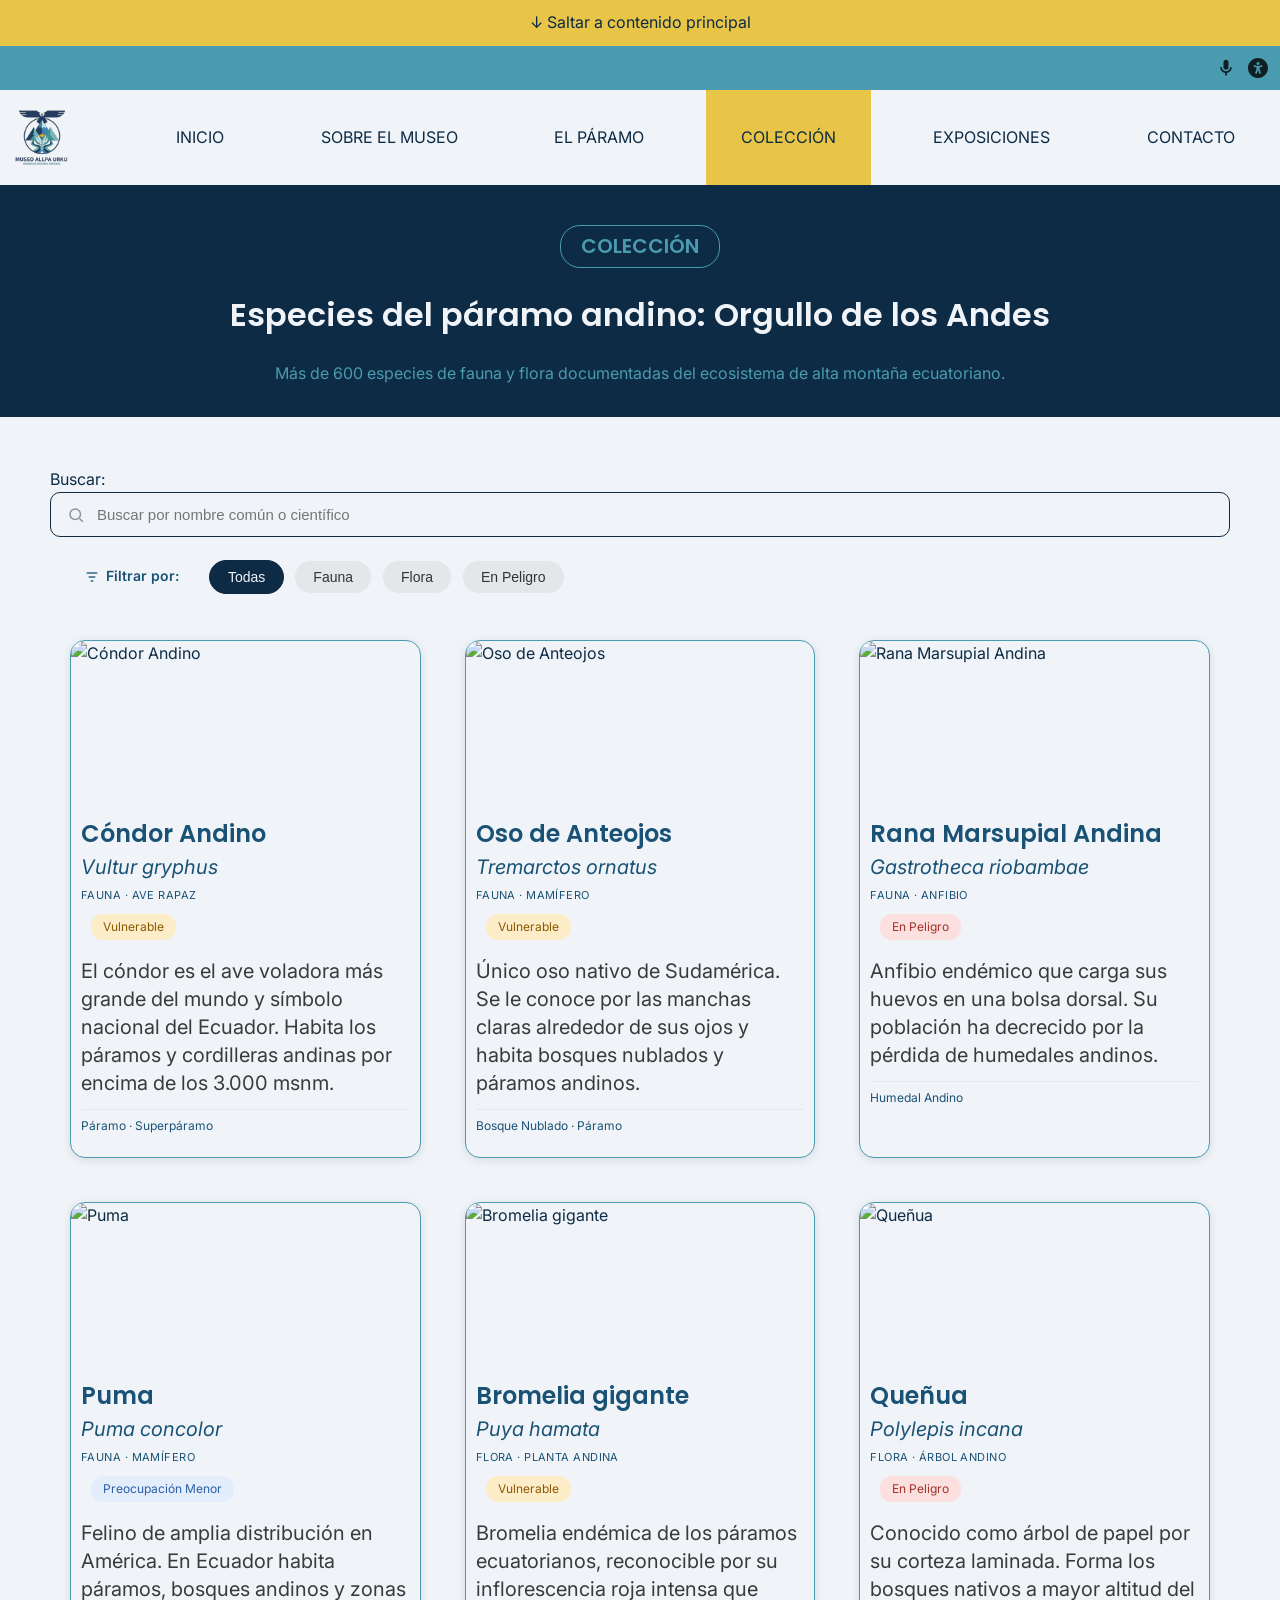
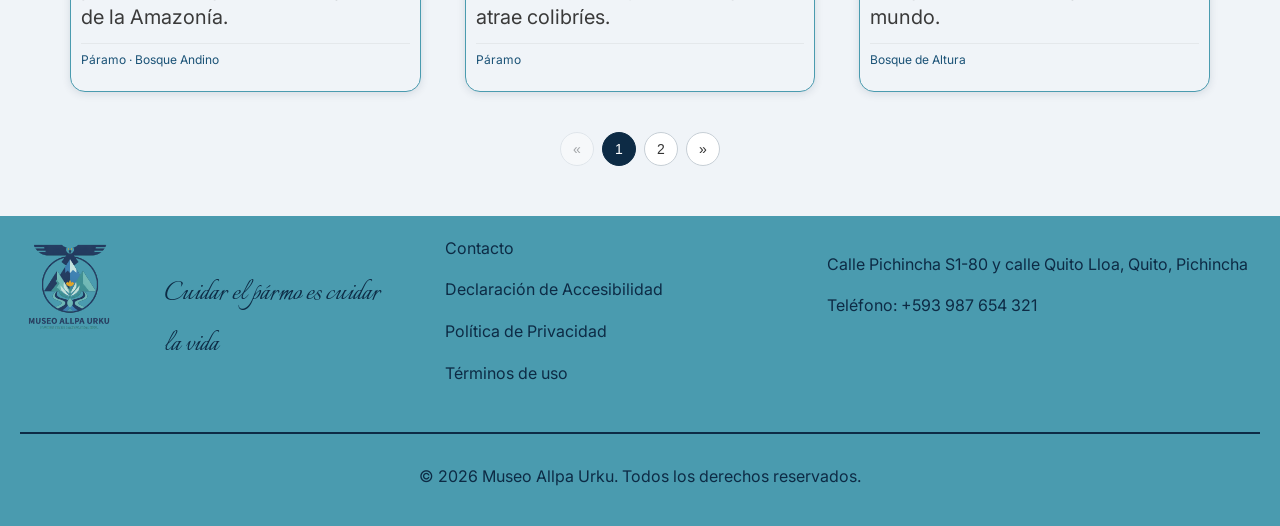
==== commit 79b51717: "Implementar funcionalidad de boton de microfono y accesibilidad" ====
--- a/colecciones.html
+++ b/colecciones.html
@@ -12,6 +12,20 @@
         rel="stylesheet">
 
     <link rel="stylesheet" href="css/estilos.css">
+    <link rel="stylesheet" href="css/accesibilidad.css">
+    <script>
+        (function () {
+            try {
+                var p = JSON.parse(localStorage.getItem('accesibilidad-preferencias') || '{}');
+                var c = document.documentElement.classList;
+                if (p.texto === 'grande') c.add('accesibilidad-texto-grande');
+                if (p.texto === 'mas-grande') c.add('accesibilidad-texto-mas-grande');
+                if (p.contraste) c.add('accesibilidad-alto-contraste');
+                if (p.espaciado) c.add('accesibilidad-espaciado-lectura');
+                if (p.movimiento) c.add('accesibilidad-movimiento-reducido');
+            } catch (e) { }
+        })();
+    </script>
 </head>
 
 <body>
@@ -20,12 +34,58 @@
             <a href="#main"> ↓ Saltar a contenido principal</a>
         </section>
         <section class="header-icons">
-            <a href="#"><img src="/recursos/icons/microphone.svg" alt="Asistente por voz"></a>
-            <a href="#"><img src="/recursos/icons/icon_accesibilidad.svg" alt="Opciones de accesibilidad"></a>
+            <button type="button" id="botonAsistenteVoz" aria-pressed="false">
+                <img src="/recursos/icons/microphone.svg" alt="" aria-hidden="true">
+                <span class="oculto" id="etiquetaAsistenteVoz">Leer página en voz alta</span>
+            </button>
+            <button type="button" id="botonAccesibilidad" aria-haspopup="dialog">
+                <img src="/recursos/icons/icon_accesibilidad.svg" alt="Opciones de accesibilidad">
+            </button>
             <!-- Aquí especificar idioma -->
         </section>
 
     </header>
+
+    <dialog id="panelAccesibilidad" aria-labelledby="tituloPanelAccesibilidad">
+        <div class="accesibilidad-panel-cuerpo">
+            <h2 id="tituloPanelAccesibilidad">Opciones de accesibilidad</h2>
+
+            <fieldset class="accesibilidad-grupo">
+                <legend class="accesibilidad-etiqueta">Tamaño de texto</legend>
+                <div class="accesibilidad-botones-texto">
+                    <button type="button" data-texto="normal" aria-pressed="true">A</button>
+                    <button type="button" data-texto="grande" aria-pressed="false">A+</button>
+                    <button type="button" data-texto="mas-grande" aria-pressed="false">A++</button>
+                </div>
+            </fieldset>
+
+            <div class="accesibilidad-grupo">
+                <label class="accesibilidad-switch">
+                    <input type="checkbox" id="toggleContraste">
+                    Alto contraste
+                </label>
+            </div>
+
+            <div class="accesibilidad-grupo">
+                <label class="accesibilidad-switch">
+                    <input type="checkbox" id="toggleEspaciado">
+                    Espaciado de lectura amplio
+                </label>
+            </div>
+
+            <div class="accesibilidad-grupo">
+                <label class="accesibilidad-switch">
+                    <input type="checkbox" id="toggleMovimiento">
+                    Reducir animaciones
+                </label>
+            </div>
+
+            <div class="accesibilidad-panel-acciones">
+                <button type="button" id="botonRestablecerAccesibilidad">Restablecer</button>
+                <button type="button" id="botonCerrarAccesibilidad">Cerrar</button>
+            </div>
+        </div>
+    </dialog>
 
     <nav class="nav-menu">
         <img src="/recursos/logo-museo.svg" alt="Logo del Museo Allpa Urku" class="logo">
@@ -337,6 +397,9 @@
         // ---- Render inicial ----
         renderizar();
     </script>
+
+    <script src="scripts/accesibilidad.js"></script>
+    <script src="scripts/asistenteVoz.js"></script>
 </body>
 
 </html>
--- a/css/accesibilidad.css
+++ b/css/accesibilidad.css
@@ -0,0 +1,216 @@
+/* ============================================
+   Botones de ícono del header (micrófono / accesibilidad)
+   Antes eran <a href="#">, ahora son <button> reales.
+   ============================================ */
+.header-icons button {
+    background: none;
+    border: none;
+    padding: 0;
+    display: inline-flex;
+    align-items: center;
+    justify-content: center;
+    min-width: 24px;
+    min-height: 24px;
+    cursor: pointer;
+    border-radius: 50%;
+}
+
+.header-icons button img {
+    width: 20px;
+    height: 20px;
+}
+
+.header-icons button[aria-pressed="true"] {
+    background: var(--dorado);
+}
+
+/* ============================================
+   Panel de opciones de accesibilidad (<dialog>)
+   ============================================ */
+#panelAccesibilidad {
+    border: none;
+    border-radius: 12px;
+    padding: 0;
+    max-width: 360px;
+    width: calc(100% - 40px);
+    box-shadow: 0 10px 40px rgba(13, 43, 69, 0.35);
+    color: var(--texto-principal);
+    font-family: var(--fuente-cuerpo);
+}
+
+#panelAccesibilidad::backdrop {
+    background: rgba(13, 43, 69, 0.55);
+}
+
+.accesibilidad-panel-cuerpo {
+    padding: 24px;
+}
+
+.accesibilidad-panel-cuerpo h2 {
+    margin-top: 0;
+    font-size: var(--tam-h3);
+}
+
+.accesibilidad-grupo {
+    border: none;
+    margin: 0 0 20px;
+    padding: 0;
+}
+
+.accesibilidad-etiqueta {
+    font-weight: var(--peso-medio);
+    font-size: var(--tam-small);
+    color: var(--texto-suave);
+    margin: 0 0 8px;
+    padding: 0;
+}
+
+.accesibilidad-botones-texto {
+    display: flex;
+    gap: 8px;
+}
+
+.accesibilidad-botones-texto button {
+    flex: 1;
+    padding: 10px;
+    border: 1px solid var(--azul-marino);
+    border-radius: 8px;
+    background: var(--fondo-principal);
+    color: var(--azul-marino);
+    cursor: pointer;
+    font-weight: var(--peso-medio);
+    font-family: var(--fuente-cuerpo);
+}
+
+.accesibilidad-botones-texto button[aria-pressed="true"] {
+    background: var(--azul-marino);
+    color: var(--blanco-niebla);
+}
+
+.accesibilidad-switch {
+    display: flex;
+    align-items: center;
+    gap: 10px;
+    cursor: pointer;
+    padding: 4px 0;
+    font-weight: var(--peso-normal);
+}
+
+.accesibilidad-switch input {
+    width: 20px;
+    height: 20px;
+    flex-shrink: 0;
+}
+
+.accesibilidad-panel-acciones {
+    display: flex;
+    justify-content: space-between;
+    gap: 12px;
+    margin-top: 24px;
+    padding-top: 16px;
+    border-top: 1px solid var(--fondo-gris);
+}
+
+.accesibilidad-panel-acciones button {
+    padding: 10px 16px;
+    border-radius: 8px;
+    cursor: pointer;
+    font-weight: var(--peso-medio);
+    font-family: var(--fuente-cuerpo);
+}
+
+#botonRestablecerAccesibilidad {
+    background: none;
+    border: 1px solid var(--azul-marino);
+    color: var(--azul-marino);
+}
+
+#botonCerrarAccesibilidad {
+    background: var(--azul-marino);
+    border: 1px solid var(--azul-marino);
+    color: var(--blanco-niebla);
+}
+
+/* ============================================
+   Estados de accesibilidad — se activan/desactivan
+   desde el panel y persisten via localStorage
+   ============================================ */
+
+/* Tamaño de texto: reescala los mismos tokens que ya usa
+   todo el sitio, así no hace falta tocar cada componente. */
+html.accesibilidad-texto-grande {
+    --tam-h1: 2.875rem;
+    --tam-h2: 2.3rem;
+    --tam-h3: 1.725rem;
+    --tam-h4: 1.4375rem;
+    --tam-base: 1.15rem;
+    --tam-small: 1rem;
+}
+
+html.accesibilidad-texto-mas-grande {
+    --tam-h1: 3.25rem;
+    --tam-h2: 2.6rem;
+    --tam-h3: 1.95rem;
+    --tam-h4: 1.625rem;
+    --tam-base: 1.3rem;
+    --tam-small: 1.125rem;
+}
+
+/* Alto contraste: negro/blanco puro para el texto principal
+   (ya pasaba AA, pero un modo de "alto contraste" debe superar
+   el mínimo, no solo cumplirlo) + corrige el único par del
+   sitio que estaba por debajo de AAA (kicker/subtítulo del
+   hero: azul-glaciar sobre azul-marino, 4.56:1 → celeste-claro
+   sobre azul-marino, 7.77:1) + bordes más gruesos. */
+html.accesibilidad-alto-contraste {
+    --texto-principal: #000000;
+    --texto-suave: #000000;
+    --fondo-principal: #ffffff;
+    --fondo-gris: #ffffff;
+}
+
+html.accesibilidad-alto-contraste .contenedor-inicial .kicker,
+html.accesibilidad-alto-contraste .contenedor-inicial .subtitulo {
+    color: #93C6D2;
+}
+
+html.accesibilidad-alto-contraste .card-especie,
+html.accesibilidad-alto-contraste input,
+html.accesibilidad-alto-contraste select,
+html.accesibilidad-alto-contraste textarea {
+    border-width: 2px;
+}
+
+/* Espaciado de lectura amplio — criterio 1.4.12, valores por
+   encima del mínimo exigido (interlineado ≥1.5, espaciado de
+   palabra ≥0.16em) para quienes lo necesiten más holgado. */
+html.accesibilidad-espaciado-lectura body {
+    line-height: 2;
+    letter-spacing: 0.02em;
+    word-spacing: 0.16em;
+}
+
+html.accesibilidad-espaciado-lectura p {
+    margin-bottom: 1.5em;
+}
+
+/* Reducir animaciones — mismo efecto que prefers-reduced-motion
+   del sistema operativo, pero activable manualmente. */
+html.accesibilidad-movimiento-reducido *,
+html.accesibilidad-movimiento-reducido *::before,
+html.accesibilidad-movimiento-reducido *::after {
+    animation-duration: 0.01ms !important;
+    animation-iteration-count: 1 !important;
+    transition-duration: 0.01ms !important;
+}
+
+@media (max-width: 500px) {
+    #panelAccesibilidad {
+        max-width: none;
+        width: calc(100% - 24px);
+    }
+
+    .accesibilidad-panel-cuerpo {
+        padding: 20px;
+    }
+}
